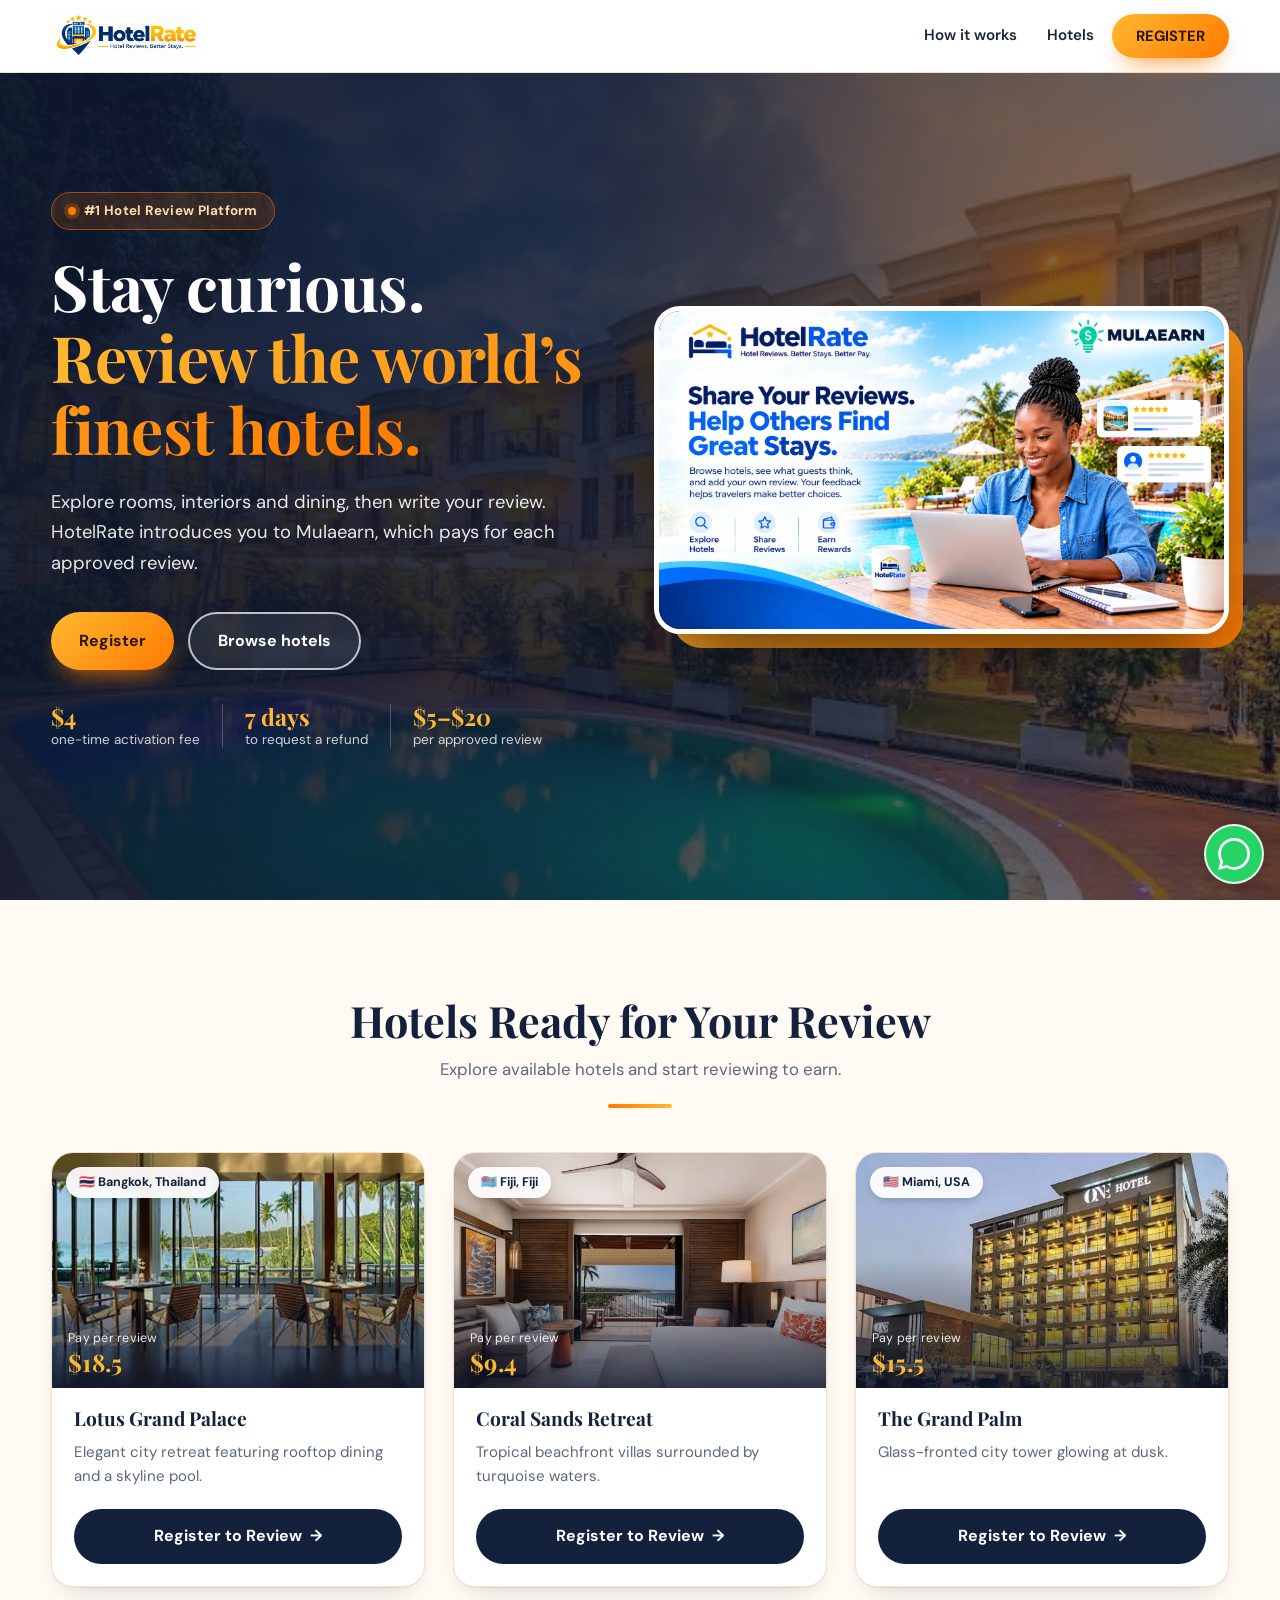
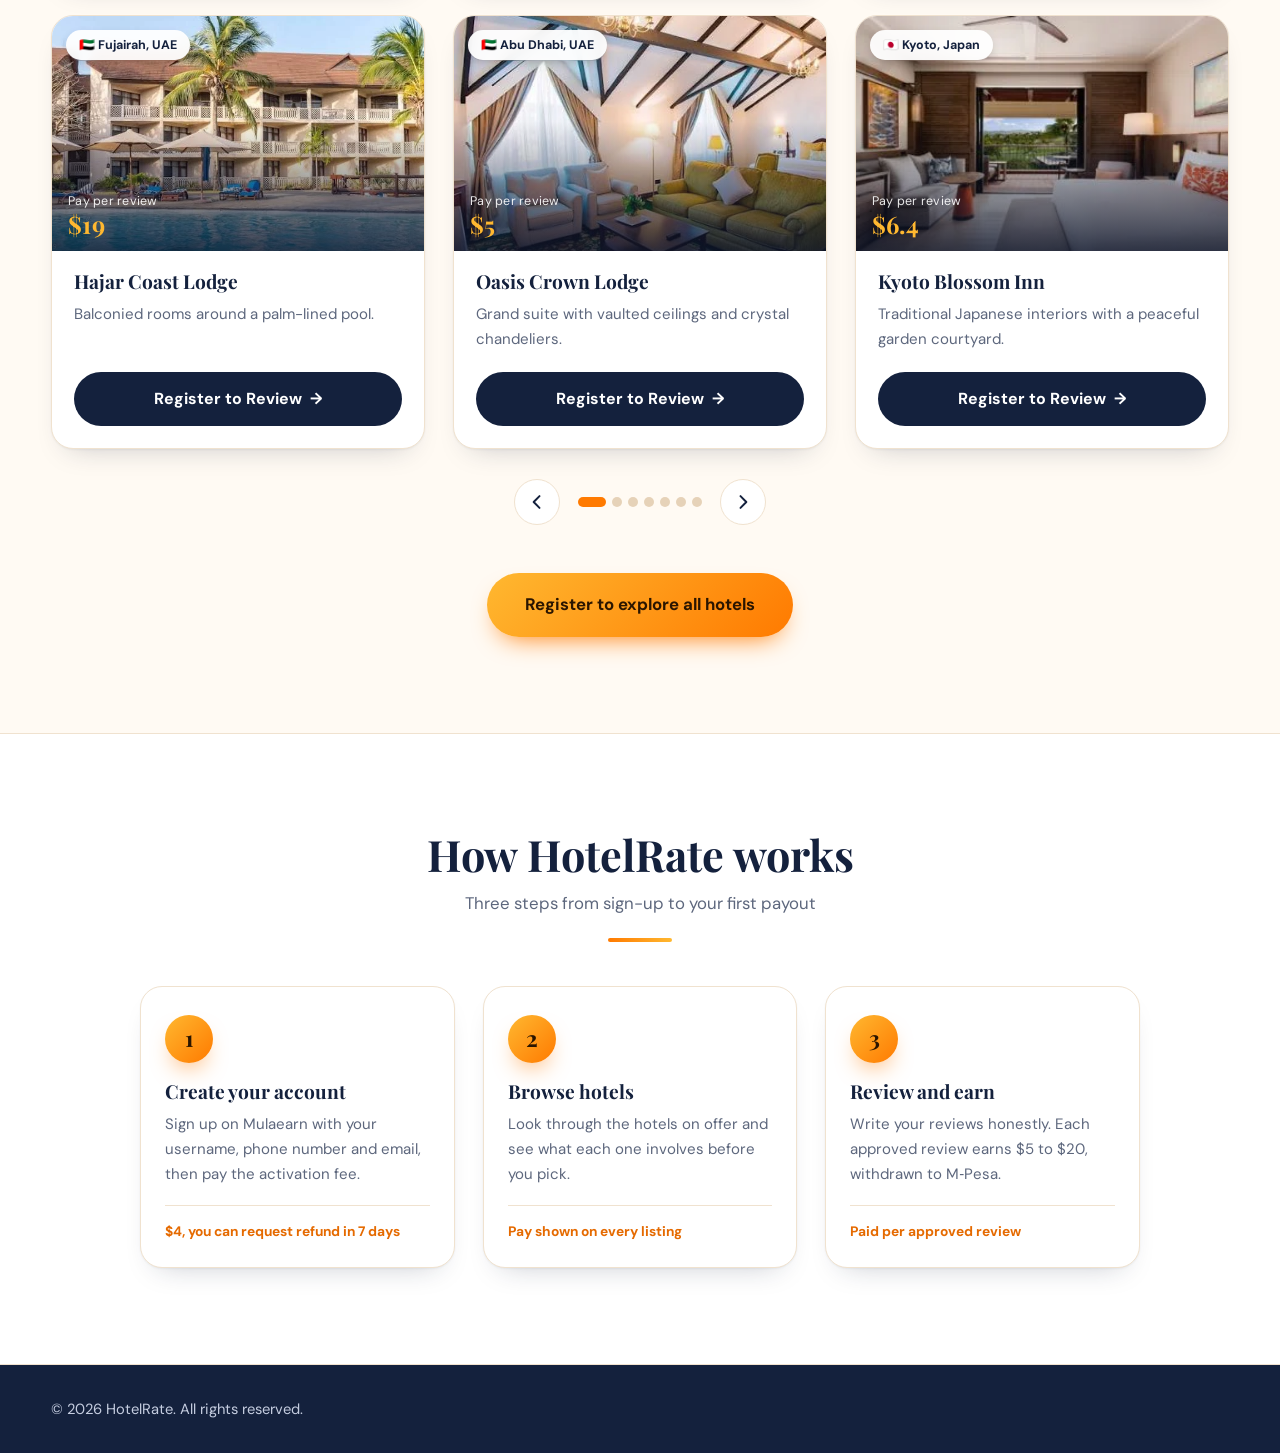
==== index.html @ e13c8592 "update website" ====
<!DOCTYPE html>
<html lang="en">
<head>
<meta charset="UTF-8">
<meta name="viewport" content="width=device-width, initial-scale=1, viewport-fit=cover">
<title>HotelRate | Review hotels and get paid per approved review</title>
<meta name="description" content="HotelRate is a hotel ratings and reviews platform. Browse hotels, read honest reviews, and share your own. Eligible users can earn a commission per review.">
<meta name="theme-color" content="#14213d">
<link rel="icon" type="image/webp" href="assets/favicon-192.webp">
<link rel="apple-touch-icon" href="assets/apple-touch-icon.png">
<link rel="preconnect" href="https://fonts.googleapis.com">
<link rel="preconnect" href="https://fonts.gstatic.com" crossorigin>
<script id="chatway" async="true" src="https://cdn.chatway.app/widget.js?id=70Qw8BX8MmsS"></script>
<link href="https://fonts.googleapis.com/css2?family=DM+Sans:wght@400;500;600;700;800&family=Playfair+Display:wght@600;700&display=swap" rel="stylesheet">
<link rel="stylesheet" href="css/styles.css">
<link rel="manifest" href="manifest.json">
</head>
<body>
<header class="header">
  <div class="wrap bar">
    <a class="logo" href="#top" aria-label="HotelRate home">
      <img class="logo-img" src="assets/hotel%20review%20logo.webp" alt="HotelRate" width="150" height="50">
    </a>
    <nav class="nav" id="nav" aria-label="Main">
      <a class="nav-link" href="#how-it-works">How it works</a>
      <a class="nav-link" href="#hotels">Hotels</a>
      <button class="btn btn-gold js-register" type="button">REGISTER</button>
    </nav>
  </div>
</header>

<main id="top">
  <section class="hero">
    <div class="hero-bg" aria-hidden="true"></div>
    <div class="wrap hero-grid">
      <div class="hero-copy">
        <p class="kicker">#1 Hotel Review Platform</p>
        <h1>Stay curious. <em>Review the world&rsquo;s finest hotels.</em></h1>
        <p class="lede">Explore rooms, interiors and dining, then write your review. HotelRate introduces you to Mulaearn, which pays for each approved review.</p>
        <div class="actions">
          <button class="btn btn-gold js-register" type="button">Register</button>
          <a class="btn btn-ghost" href="#hotels">Browse hotels</a>
        </div>
        <ul class="terms" aria-label="Key terms">
          <li><b>$4</b><span>one-time activation fee</span></li>
          <li><b>7 days</b><span>to request a refund</span></li>
          <li><b>$5&ndash;$20</b><span>per approved review</span></li>
        </ul>
      </div>
      <figure class="hero-art">
        <img class="hero-img" src="assets/hotelrate-hero.webp" alt="A smiling woman writing a hotel review on her laptop beside a pool, with the HotelRate and Mulaearn logos" width="1672" height="941" fetchpriority="high">
      </figure>
    </div>
  </section>

  <section class="section" id="hotels">
    <div class="wrap">
      <div class="head"><h2>Hotels Ready for Your Review</h2><p>Explore available hotels and start reviewing to earn.</p></div>
      <div class="grid" id="grid" aria-live="off"></div>
      <noscript><p class="noscript">Turn on JavaScript to see the sample hotels, or register directly on <a href="https://mulaearn.com/register.php?ref=sydney">Mulaearn</a>.</p></noscript>
      <div class="rot">
        <button class="pager" id="prev" type="button" aria-label="Previous hotels">
          <svg viewBox="0 0 24 24" width="20" height="20" fill="none" stroke="currentColor" stroke-width="2.4" stroke-linecap="round" stroke-linejoin="round" aria-hidden="true"><path d="M15 5l-7 7 7 7"/></svg>
        </button>
        <div class="dots" id="dots" role="group" aria-label="Choose a selection"></div>
        <button class="pager" id="next" type="button" aria-label="Next hotels">
          <svg viewBox="0 0 24 24" width="20" height="20" fill="none" stroke="currentColor" stroke-width="2.4" stroke-linecap="round" stroke-linejoin="round" aria-hidden="true"><path d="M9 5l7 7-7 7"/></svg>
        </button>
      </div>
      <div class="explore"><button class="btn btn-gold js-register" type="button">Register to explore all hotels</button></div>
    </div>
  </section>
<!-- HOW IT WORKS -->
  <section class="section section-alt" id="how-it-works">
    <div class="wrap">
      <div class="head">
        <h2>How HotelRate works</h2>
        <p>Three steps from sign-up to your first payout</p>
      </div>
      <ol class="steps">
        <li class="step">
          <span class="step-no" aria-hidden="true">1</span>
          <h3>Create your account</h3>
          <p>Sign up on Mulaearn with your username, phone number and email, then pay the activation fee.</p>
          <p class="step-note">$4, you can request refund in 7 days</p>
        </li>
        <li class="step">
          <span class="step-no" aria-hidden="true">2</span>
          <h3>Browse hotels</h3>
          <p>Look through the hotels on offer and see what each one involves before you pick.</p>
          <p class="step-note">Pay shown on every listing</p>
        </li>
        <li class="step">
          <span class="step-no" aria-hidden="true">3</span>
          <h3>Review and earn</h3>
          <p>Write your reviews honestly. Each approved review earns $5 to $20, withdrawn to M&#8209;Pesa.</p>
          <p class="step-note">Paid per approved review</p>
        </li>
      </ol>
    </div>
  </section>
</main>

<footer class="footer"><div class="wrap foot">
  <span>&copy; <span id="year"></span> HotelRate. All rights reserved.</span>
</div></footer>

<div class="fab-stack">
  <div class="install-tip" id="installTip" role="status" hidden>
    <b>Install HotelRate</b>
    <span>Tap the Share button in Safari, then choose &ldquo;Add to Home Screen&rdquo;.</span>
  </div>
  <button class="install-btn" id="installBtn" type="button" hidden>
    <svg viewBox="0 0 24 24" width="20" height="20" fill="none" stroke="currentColor" stroke-width="2.2" stroke-linecap="round" stroke-linejoin="round" aria-hidden="true"><path d="M12 3v12m0 0l-4-4m4 4l4-4M5 20h14"/></svg>
    Install app
  </button>
  <div class="float-wa-container">
    <span class="float-wa-label" id="wa-label">Join WhatsApp Community</span>
    <a class="commBtn float" href="https://chat.whatsapp.com/Ir5lbHCr9rPCLuvVzvHAyD" target="_blank" rel="noopener noreferrer" aria-label="Join our WhatsApp community" aria-describedby="wa-label"></a>
  </div>
</div>

<div class="modal-back" id="modal" hidden>
  <div class="modal" role="dialog" aria-modal="true" aria-labelledby="mTitle">
    <button class="close" id="close" type="button" aria-label="Close">&times;</button>
    <h2 id="mTitle">Registration process</h2>
    <p class="mlead" id="mHotel"></p>
    <ol class="regsteps compact" id="mSteps"></ol>
    <a class="btn btn-gold block" href="https://mulaearn.com/register.php?ref=sydney" target="_blank" rel="noopener">Continue to Register</a>
  </div>
</div>
<script src="js/data.js"></script>
<script src="js/app.js"></script>
<script>
  if ("serviceWorker" in navigator) {
    window.addEventListener("load", () => navigator.serviceWorker.register("sw.js").catch(() => {}));
  }
</script>
</body>
</html>
---- css/styles.css ----
/* ===== HotelRate styles ===== */
:root{
  --orange:#ff7a00;--orange-d:#e56a00;--sun:#ffb830;
  --navy:#14213d;--navy-2:#1d2f55;
  --bg:#fffaf3;--tint:#fff1e0;--card:#fff;
  --text:#1c2438;--mute:#5d677d;--line:#f0e2cf;--wa:#25d366;--blue:var(--navy-2);--blue-d:var(--navy);
  --r:22px;
  --sh:0 1px 2px rgba(20,33,61,.05),0 14px 30px -18px rgba(20,33,61,.28);
  --sh-lg:0 2px 4px rgba(20,33,61,.06),0 30px 50px -24px rgba(255,122,0,.45);
}
*{box-sizing:border-box}
html{scroll-behavior:smooth;scroll-padding-top:84px}
body{margin:0;font-family:"DM Sans",Arial,sans-serif;background:var(--bg);color:var(--text);line-height:1.65;-webkit-font-smoothing:antialiased}
h1,h2,h3{font-family:"Playfair Display",Georgia,serif;line-height:1.12;margin:0}
a{color:inherit}
img{max-width:100%;display:block}
:focus-visible{outline:3px solid var(--orange);outline-offset:3px}
.wrap{width:min(1180px,92%);margin:auto}

/* Buttons */
.btn{display:inline-flex;justify-content:center;align-items:center;gap:8px;border:0;border-radius:999px;padding:14px 28px;font:inherit;font-weight:700;text-decoration:none;cursor:pointer;transition:transform .18s,box-shadow .18s,background .18s,color .18s}
.btn:hover{transform:translateY(-2px)}
.btn:active{transform:translateY(0)}
.btn-gold{background:linear-gradient(135deg,var(--sun),var(--orange));color:#2a1500;box-shadow:0 12px 26px -12px var(--orange)}
.btn-gold:hover{box-shadow:0 16px 30px -12px var(--orange)}
.btn-ink{background:var(--navy);color:#fff;width:100%}
.btn-ink:hover{background:var(--orange);color:#fff}
.btn-ink::after{content:"\2192";transition:transform .18s}
.btn-ink:hover::after{transform:translateX(4px)}
.btn-ghost{border:2px solid #ffffffb3;color:#fff;background:#ffffff14;backdrop-filter:blur(4px)}
.btn-ghost:hover{background:#ffffff2e;border-color:#fff}
.block{display:flex;width:100%;margin-top:12px}

/* Header */
.header{position:fixed;top:0;left:0;right:0;z-index:30;padding-top:env(safe-area-inset-top,0px);background:#fff;border-bottom:1px solid var(--line);transition:box-shadow .25s}
.header.solid{box-shadow:0 8px 28px -14px rgba(20,33,61,.35)}
.bar{display:flex;align-items:center;justify-content:space-between;height:72px}
.logo{display:flex;align-items:center;text-decoration:none}
.logo-img{height:50px;width:auto;object-fit:contain}
.nav{display:flex;align-items:center;gap:6px}
.nav .btn{padding:10px 24px;font-size:.92rem}
.nav-link{padding:10px 12px;border-radius:10px;text-decoration:none;font-weight:600;font-size:.95rem;color:var(--text)}
.nav-link:hover{background:var(--tint);color:var(--orange-d)}

/* Hero */
.hero{position:relative;min-height:100vh;min-height:100svh;display:flex;align-items:center;color:#fff;padding:130px 0 90px;background:var(--navy);overflow:hidden}
.hero-bg{position:absolute;inset:0;background:
  radial-gradient(60% 70% at 85% 20%,rgba(255,122,0,.28),transparent 70%),
  linear-gradient(105deg,rgba(13,22,44,.95) 0%,rgba(13,22,44,.84) 48%,rgba(13,22,44,.5) 100%),
  url("../assets/hotel%206.webp") center/cover no-repeat}
.hero-grid{position:relative;display:grid;grid-template-columns:1fr 1.05fr;gap:56px;align-items:center}
.kicker{display:inline-flex;align-items:center;gap:8px;margin:0 0 20px;padding:7px 16px;border-radius:999px;background:#ff7a0026;border:1px solid #ff7a0080;color:#ffd9ae;font-weight:700;font-size:.84rem;letter-spacing:.02em}
.kicker::before{content:"";width:8px;height:8px;border-radius:50%;background:var(--orange);box-shadow:0 0 0 4px #ff7a0040}
.hero h1{font-size:clamp(2.4rem,5vw,4rem);letter-spacing:-.01em}
.hero h1 em{font-style:normal;background:linear-gradient(120deg,var(--sun),var(--orange));-webkit-background-clip:text;background-clip:text;color:transparent}
.lede{font-size:1.15rem;color:#fff;opacity:.9;max-width:32em;margin:22px 0 34px}
.actions{display:flex;flex-wrap:wrap;gap:14px}
.terms{list-style:none;margin:34px 0 0;padding:0;display:grid;grid-template-columns:repeat(3,auto);justify-content:start;gap:0}
.terms li{padding:0 22px;border-left:1px solid #ffffff38;display:flex;flex-direction:column}
.terms li:first-child{padding-left:0;border-left:0}
.terms b{font-family:"Playfair Display",Georgia,serif;font-size:1.45rem;color:var(--sun);line-height:1.15}
.terms span{font-size:.84rem;color:#ffffffcc;line-height:1.3}
.hero-art{margin:0;position:relative}
.hero-art::before{content:"";position:absolute;inset:18px -14px -14px 18px;border-radius:30px;background:linear-gradient(135deg,var(--sun),var(--orange));opacity:.9;z-index:0}
.hero-img{position:relative;z-index:1;width:100%;height:auto;border-radius:26px;border:5px solid #fff;box-shadow:0 40px 70px -30px rgba(0,0,0,.7)}

/* Section + heading */
.section{padding:96px 0}
.head{margin:0 auto 44px;max-width:40em;text-align:center}
.head h2{font-size:clamp(1.9rem,3.4vw,2.7rem);color:var(--navy)}
.head p{color:var(--mute);margin:12px 0 0;font-size:1.05rem}
.head::after{content:"";display:block;width:64px;height:4px;background:linear-gradient(90deg,var(--orange),var(--sun));margin:20px auto 0;border-radius:2px}

/* Hotel cards */
.grid{display:grid;grid-template-columns:repeat(3,1fr);gap:28px;transition:opacity .35s,transform .35s}
.grid.out{opacity:0;transform:translateY(10px)}
.card{background:var(--card);border:1px solid var(--line);border-radius:var(--r);overflow:hidden;display:flex;flex-direction:column;box-shadow:var(--sh);animation:pop .55s backwards;animation-delay:calc(var(--i)*70ms);transition:transform .25s,box-shadow .25s}
.card:hover{transform:translateY(-6px);box-shadow:var(--sh-lg)}
@keyframes pop{from{opacity:0;transform:translateY(18px) scale(.97)}to{opacity:1;transform:none}}
.media{position:relative;height:235px;background:linear-gradient(135deg,var(--navy),var(--navy-2));overflow:hidden}
.media img{width:100%;height:100%;object-fit:cover;transition:transform .7s}
.card:hover .media img{transform:scale(1.07)}
.media::after{content:"";position:absolute;inset:0;background:linear-gradient(0deg,rgba(13,22,44,.82),transparent 55%);pointer-events:none}
.pill{position:absolute;top:14px;left:14px;z-index:1;background:#ffffffee;color:var(--navy);border-radius:999px;padding:5px 13px;font-size:.78rem;font-weight:700;backdrop-filter:blur(6px);box-shadow:0 4px 12px -4px rgba(0,0,0,.3)}
.chip-pay{position:absolute;left:16px;bottom:13px;z-index:1;color:#ffffffe6;font-size:.78rem;letter-spacing:.02em}
.chip-pay b{display:block;font-family:"Playfair Display",serif;font-size:1.5rem;color:var(--sun);line-height:1.1}
.body{padding:20px 22px 22px;display:flex;flex-direction:column;flex:1}
.top{display:flex;justify-content:space-between;gap:12px;align-items:flex-start}
.card h3{font-size:1.2rem;color:var(--navy)}
.rate{display:none;flex:none;background:var(--tint);color:var(--orange-d);border-radius:999px;padding:3px 11px;font-weight:800;font-size:.85rem;white-space:nowrap}
.rate::before{content:"\2605 "}
.desc{color:var(--mute);font-size:.94rem;margin:10px 0 20px;flex:1}

/* Rotation controls */
.rot{display:flex;justify-content:center;align-items:center;margin-top:30px;gap:18px}
.dots{display:flex;gap:6px;align-items:center}
.pager{width:46px;height:46px;border-radius:50%;border:1px solid var(--line);background:#fff;color:var(--navy);display:grid;place-items:center;cursor:pointer;flex:none;transition:background .15s,color .15s,transform .15s}
.pager:hover{background:var(--orange);color:#fff;border-color:var(--orange);transform:translateY(-1px)}
.pager:focus-visible{outline:3px solid var(--navy);outline-offset:2px}
.dots button{position:relative;width:10px;height:10px;border-radius:999px;border:0;background:#e6d2b8;cursor:pointer;padding:0;transition:width .25s,background .25s}
.dots button::before{content:"";position:absolute;inset:-17px -5px}
.dots button:hover{background:var(--sun)}
.dots button[aria-current="true"]{background:var(--orange);width:28px}
.explore{text-align:center;margin-top:48px}
.explore .btn{padding:18px 38px;font-size:1.05rem}

/* How it works */
.section-alt{background:#fff;border-block:1px solid var(--line)}
.steps{list-style:none;margin:0 auto;padding:0;max-width:1000px;display:grid;grid-template-columns:repeat(3,1fr);gap:28px;counter-reset:none}
.step{position:relative;display:flex;flex-direction:column;background:var(--card);border:1px solid var(--line);border-radius:var(--r);padding:28px 24px 24px;box-shadow:var(--sh);transition:transform .25s,box-shadow .25s}
.step:hover{transform:translateY(-6px);box-shadow:var(--sh-lg)}
.step-no{display:grid;place-items:center;width:48px;height:48px;border-radius:50%;margin-bottom:18px;background:linear-gradient(135deg,var(--sun),var(--orange));color:#2a1500;font-family:"Playfair Display",Georgia,serif;font-size:1.4rem;font-weight:700;box-shadow:0 12px 26px -12px var(--orange)}
.step h3{font-size:1.2rem;color:var(--navy)}
.step p{color:var(--mute);font-size:.94rem;margin:10px 0 0;flex:1}
.step .step-note{flex:none;margin-top:18px;padding-top:14px;border-top:1px solid var(--line);color:var(--orange-d);font-weight:700;font-size:.86rem}
.noscript{text-align:center;color:var(--mute);margin-top:20px}

/* Footer */
.footer{background:var(--navy);color:#c5cde0;padding:32px 0;font-size:.92rem}
.foot{display:grid;gap:10px}
.disclose{max-width:52em;font-size:.86rem;color:#9fb0da;margin:0}

/* ===== WhatsApp Floating ===== */
.float-wa-container{position:fixed;right:16px;bottom:16px;z-index:50;display:flex;align-items:center;gap:10px;pointer-events:none}
.float-wa-container > *{pointer-events:auto}
.float-wa-label{display:flex;align-items:center;gap:8px;padding:8px 14px;background:#fff;color:#172b20;border:1px solid rgba(37,211,102,.25);border-radius:12px;font-size:13px;font-weight:700;white-space:nowrap;box-shadow:0 4px 14px rgba(0,0,0,.12);opacity:0;visibility:hidden;transform:translateX(8px);transition:opacity .2s ease,transform .2s ease,visibility .2s ease;pointer-events:none}
.float-wa-label::after{content:"";position:absolute;right:-6px;width:10px;height:10px;background:#fff;border-top:1px solid rgba(37,211,102,.25);border-right:1px solid rgba(37,211,102,.25);transform:rotate(45deg)}
.float-wa-label .icon{width:16px;height:16px;fill:#25D366;flex-shrink:0}
.commBtn.float{position:relative;display:flex;align-items:center;justify-content:center;flex-shrink:0;width:60px;height:60px;padding:0;background:#25D366;color:#fff;border:2px solid rgba(255,255,255,.9);border-radius:50%;text-decoration:none;box-shadow:0 4px 12px rgba(0,0,0,.18);transition:background .2s ease,transform .2s ease,box-shadow .2s ease}
.commBtn.float::before{content:"";display:block;width:32px;height:32px;background-image:url("data:image/svg+xml,%3Csvg xmlns='http://www.w3.org/2000/svg' viewBox='0 0 24 24' fill='white'%3E%3Cpath d='M20.52 3.48A11.82 11.82 0 0 0 12.05 0C5.5 0 .16 5.34.16 11.89c0 2.1.55 4.14 1.59 5.95L.06 24l6.3-1.65a11.9 11.9 0 0 0 5.69 1.45h.01c6.55 0 11.89-5.34 11.89-11.89a11.82 11.82 0 0 0-3.43-8.43ZM12.06 21.8h-.01a9.87 9.87 0 0 1-5.03-1.38l-.36-.21-3.74.98 1-3.65-.24-.37a9.86 9.86 0 0 1-1.51-5.27c0-5.45 4.44-9.89 9.89-9.89a9.83 9.83 0 0 1 6.99 2.9 9.83 9.83 0 0 1 2.89 6.99c0 5.45-4.44 9.89-9.88 9.89Z'/%3E%3C/svg%3E");background-size:contain;background-repeat:no-repeat;background-position:center}
.float-wa-container:hover .float-wa-label,.float-wa-container:focus-within .float-wa-label{opacity:1;visibility:visible;transform:translateX(0)}
.commBtn.float:hover{background:#128C7E;transform:translateY(-2px);box-shadow:0 6px 16px rgba(0,0,0,.2)}
.commBtn.float:focus-visible{outline:3px solid #128C7E;outline-offset:3px}
@media(max-width:640px){
  .nav-link{display:none}
  .terms{grid-template-columns:1fr;gap:12px}
  .terms li{flex-direction:row;align-items:baseline;gap:10px;padding:0;border-left:0}
  .faq details p{padding-right:0}.float-wa-container{right:14px;bottom:calc(14px + env(safe-area-inset-bottom,0px))}.float-wa-label{display:none}.commBtn.float{width:54px;height:54px;box-shadow:0 3px 10px rgba(0,0,0,.2)}.commBtn.float::before{width:28px;height:28px}}
@media(prefers-reduced-motion:reduce){.commBtn.float,.float-wa-label{transition:none;animation:none}}

/* Install app */
.install-wrap{
  position:fixed;
  right:96px;              /* 16px (wa offset) + 60px (wa size) + 20px gap */
  bottom:16px;             /* same level as WhatsApp */
  z-index:50;
  display:flex;
  align-items:center;
  gap:10px;
  pointer-events:none;
}
.install-wrap > *{pointer-events:auto}

/* keep the existing button styling but let it float */
.install-btn{
  display:inline-flex;
  align-items:center;
  gap:8px;
  min-height:60px;         /* match WhatsApp height so it sits on the same line */
  padding:0 22px;
  border:0;
  border-radius:999px;
  background:var(--blue);
  color:#fff;
  font:inherit;
  font-weight:700;
  font-size:.95rem;
  cursor:pointer;
  box-shadow:0 6px 18px -6px rgba(11,31,87,.6);
  transition:background .15s,transform .15s;
}
.install-btn:hover{background:var(--blue-d);transform:translateY(-2px)}
.install-btn[hidden],.install-tip[hidden]{display:none}

/* tip now opens above/left of the button */
.install-tip{
  position:absolute;
  right:0;
  bottom:calc(100% + 10px);
  max-width:260px;
  background:#fff;
  border:1px solid var(--line);
  border-radius:14px;
  padding:12px 14px;
  font-size:.88rem;
  line-height:1.45;
  color:var(--mute);
  box-shadow:0 10px 26px -10px rgba(11,31,87,.45);
  animation:rise .25s ease-out;
}
.install-tip b{display:block;color:var(--blue-d);margin-bottom:2px}

/* Mobile: stack tighter / hide label so it doesn't crowd WhatsApp */
@media(max-width:640px){
  .install-wrap{right:78px;bottom:calc(14px + env(safe-area-inset-bottom,0px))}
  .install-btn{min-height:54px;padding:0 16px;font-size:.85rem}
}

/* Modal */
.modal-back{position:fixed;inset:0;background:#0d162ccc;backdrop-filter:blur(5px);z-index:60;display:grid;place-items:center;padding:16px;overflow:auto;animation:fade .2s}
.modal-back[hidden]{display:none}
@keyframes fade{from{opacity:0}to{opacity:1}}
.modal{position:relative;width:min(560px,100%);background:var(--card);border-radius:26px;padding:34px 32px 30px;border-top:6px solid var(--orange);box-shadow:0 40px 80px -30px #000;animation:rise .3s cubic-bezier(.2,.9,.3,1)}
@keyframes rise{from{opacity:0;transform:translateY(20px) scale(.97)}to{opacity:1;transform:none}}
.modal h2{font-size:1.65rem;padding-right:34px;color:var(--navy)}
.mlead{color:var(--mute);margin:8px 0 0}
.close{position:absolute;top:16px;right:16px;width:36px;height:36px;border-radius:50%;border:0;background:var(--tint);color:var(--navy);font-size:22px;line-height:1;cursor:pointer;transition:background .15s,color .15s}
.close:hover{background:var(--orange);color:#fff}
.regsteps{list-style:none;margin:22px 0 8px;padding:0;counter-reset:step;display:grid;gap:12px}
.regsteps li{counter-increment:step;display:grid;grid-template-columns:34px 1fr;column-gap:14px;align-items:start;padding:12px 14px;background:var(--bg);border:1px solid var(--line);border-radius:14px}
.regsteps li::before{content:counter(step);grid-row:1/3;width:34px;height:34px;border-radius:50%;display:grid;place-items:center;background:linear-gradient(135deg,var(--sun),var(--orange));color:#2a1500;font-weight:800}
.regsteps b{color:var(--navy);line-height:1.3}
.regsteps span{color:var(--mute);font-size:.9rem;line-height:1.45}

/* Responsive */
@media(max-width:960px){
  .hero{min-height:auto;padding:116px 0 72px}
  .hero-grid{grid-template-columns:1fr;gap:44px}
  .hero-art{max-width:640px}
  .grid{grid-template-columns:1fr 1fr}
  .steps{grid-template-columns:1fr;max-width:560px}
  .faq-wrap{grid-template-columns:1fr;gap:28px}
  .step:not(:last-child)::after{display:none}
}
@media(max-width:640px){
  .bar{height:64px}.logo-img{height:42px}
  .nav .btn{padding:9px 18px;font-size:.88rem}
  html{scroll-padding-top:72px}
  .hero{padding:96px 0 56px}.hero-bg{background-position:center,center,65% center}
  .actions{flex-direction:column;gap:12px;width:100%}
  .actions .btn{width:100%;min-height:52px;padding:0 24px;font-size:1rem}
  .btn-ghost{background:#ffffff1f;border-width:1.5px}
    .lede{font-size:1.05rem;margin:18px 0 26px}
  .kicker{font-size:.8rem;padding:6px 14px}
  .card .btn-ink{min-height:50px;padding:0 20px}
  .explore .btn{width:100%;padding:0 24px;min-height:56px;font-size:1rem}
  .modal .btn,.modal .commBtn{min-height:50px}
  .grid{grid-template-columns:1fr}
  .section{padding:64px 0}
  .rot{justify-content:center}
  .modal{padding:30px 20px 24px}
  .foot{justify-content:center;text-align:center}
}
@media(prefers-reduced-motion:reduce){*{transition:none!important;animation:none!important}html{scroll-behavior:auto}}

/* Floating stack: Install app + WhatsApp on the same line, bottom-right */
.fab-stack{position:fixed;right:16px;bottom:calc(16px + env(safe-area-inset-bottom,0px));z-index:50;display:flex;align-items:center;gap:10px}
.fab-stack .float-wa-container{position:static;right:auto;bottom:auto}
.fab-stack .install-btn{min-height:60px;white-space:nowrap}
.fab-stack .install-tip{position:absolute;right:0;bottom:calc(100% + 10px)}
@media(max-width:640px){
  .fab-stack{right:14px;bottom:calc(14px + env(safe-area-inset-bottom,0px))}
  .fab-stack .install-btn{min-height:54px}
}

/* Install app: bottom-left, level with the WhatsApp button */
.fab-stack{left:auto}
.fab-stack .install-btn{position:fixed;left:16px;bottom:calc(16px + env(safe-area-inset-bottom,0px));z-index:50}
.fab-stack .install-tip{position:fixed;left:16px;right:auto;bottom:calc(16px + 60px + 10px + env(safe-area-inset-bottom,0px))}
@media(max-width:640px){
  .fab-stack .install-btn{left:14px;bottom:calc(14px + env(safe-area-inset-bottom,0px))}
  .fab-stack .install-tip{left:14px;bottom:calc(14px + 54px + 10px + env(safe-area-inset-bottom,0px))}
  .rot{gap:12px}
}
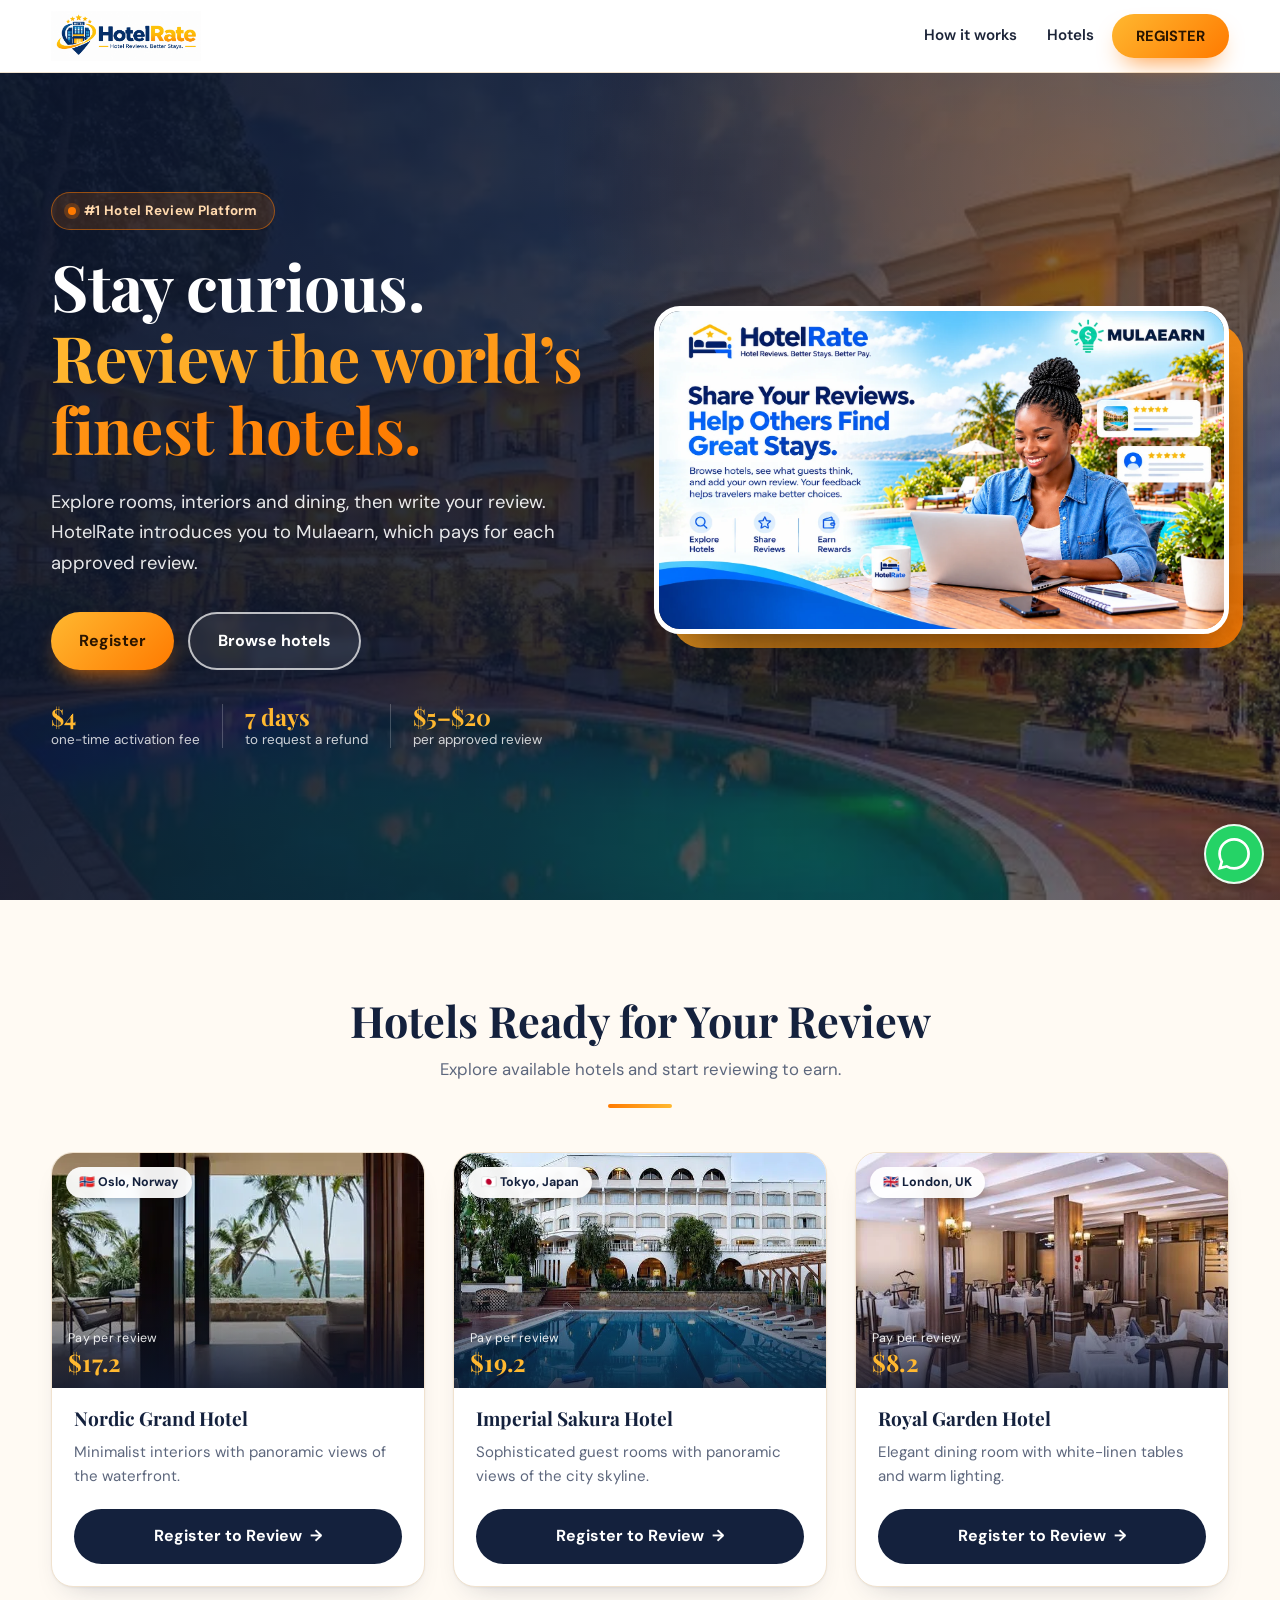
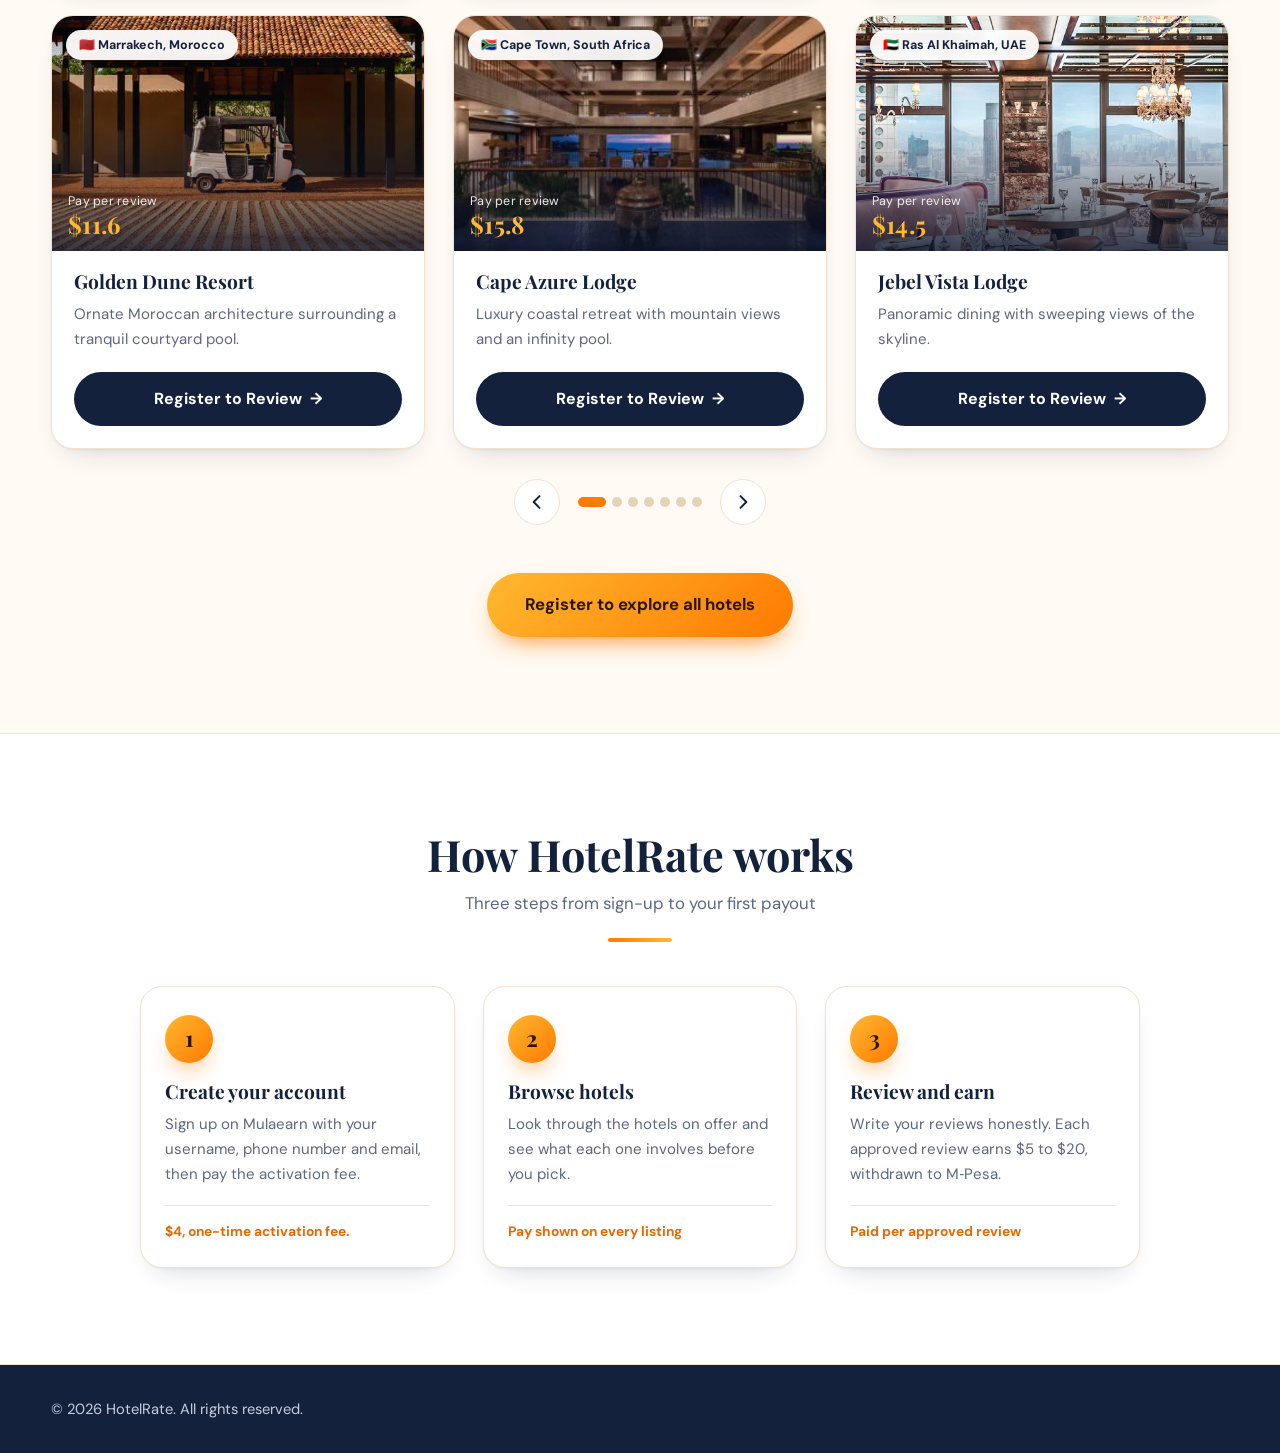
==== commit d1e5a7ce: "update website" ====
--- a/index.html
+++ b/index.html
@@ -82,7 +82,7 @@
           <span class="step-no" aria-hidden="true">1</span>
           <h3>Create your account</h3>
           <p>Sign up on Mulaearn with your username, phone number and email, then pay the activation fee.</p>
-          <p class="step-note">$4, you can request refund in 7 days</p>
+          <p class="step-note">$4, one-time activation fee.</p>
         </li>
         <li class="step">
           <span class="step-no" aria-hidden="true">2</span>
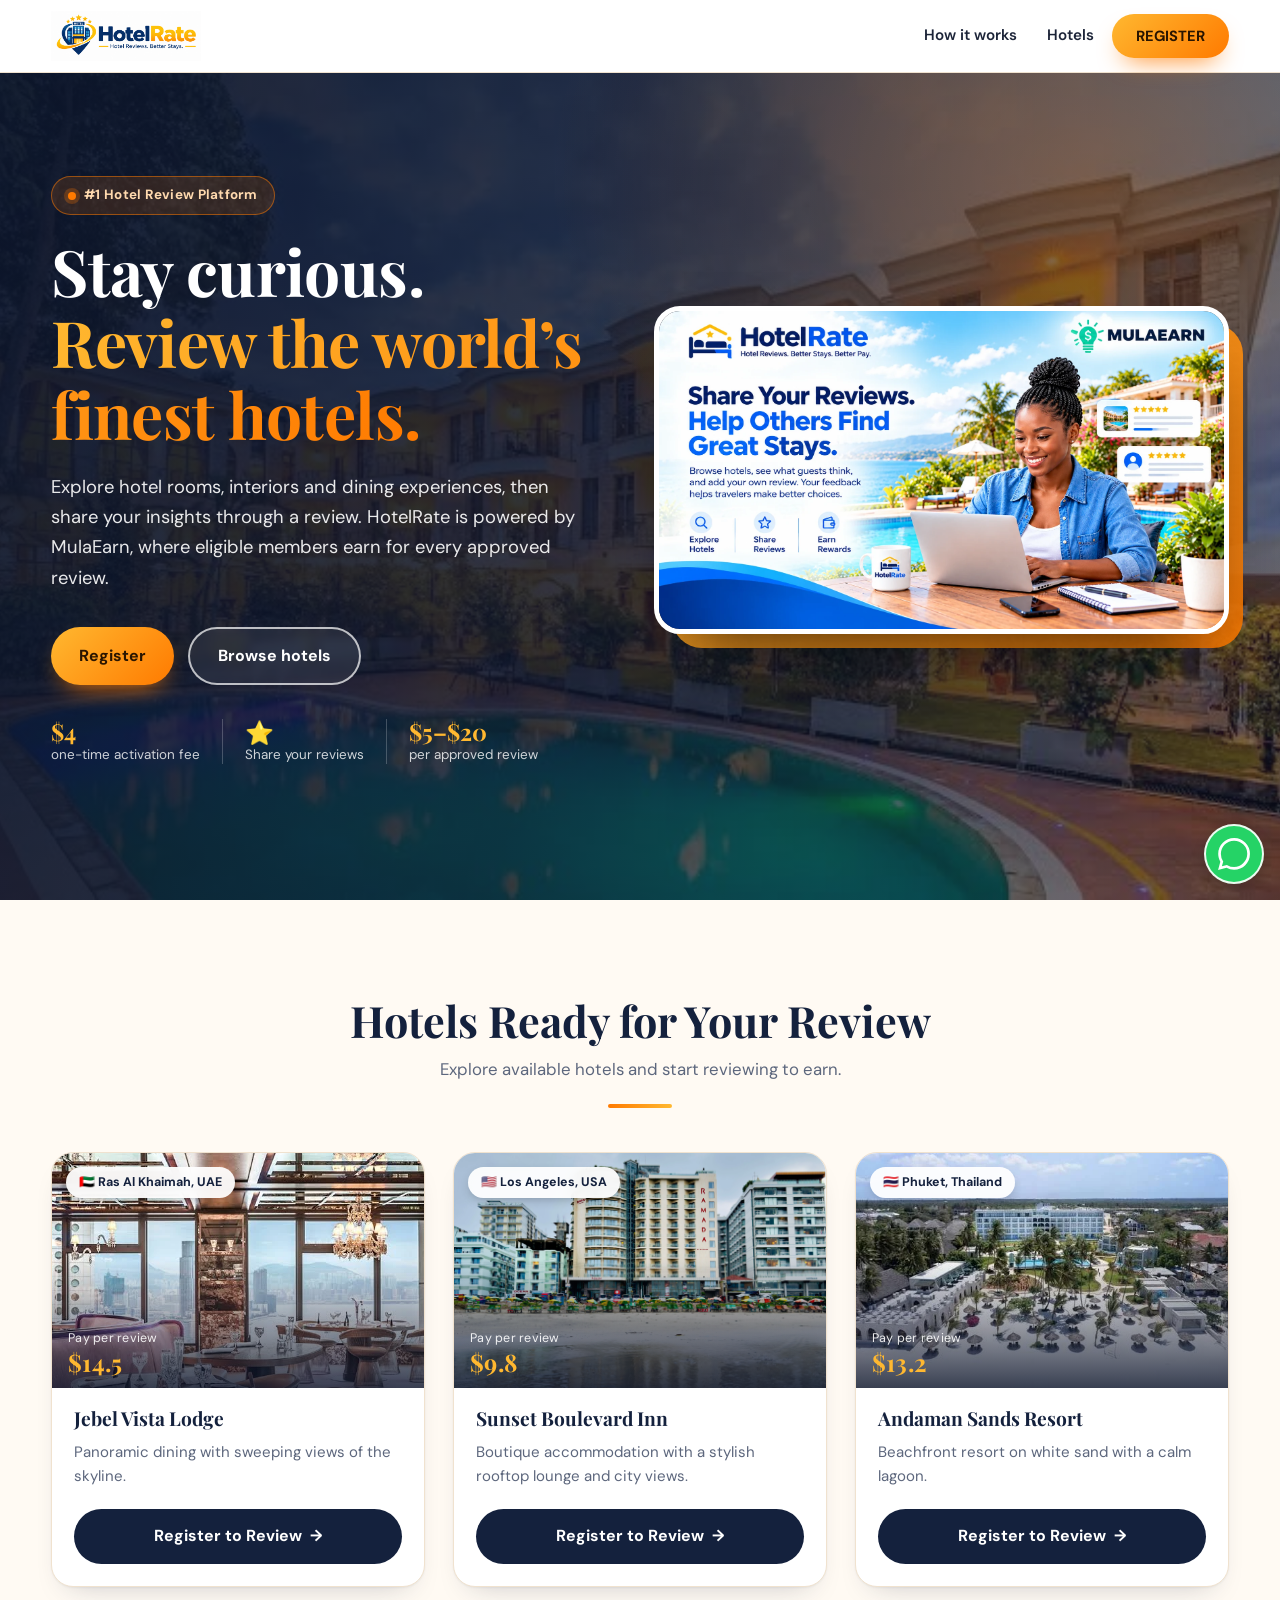
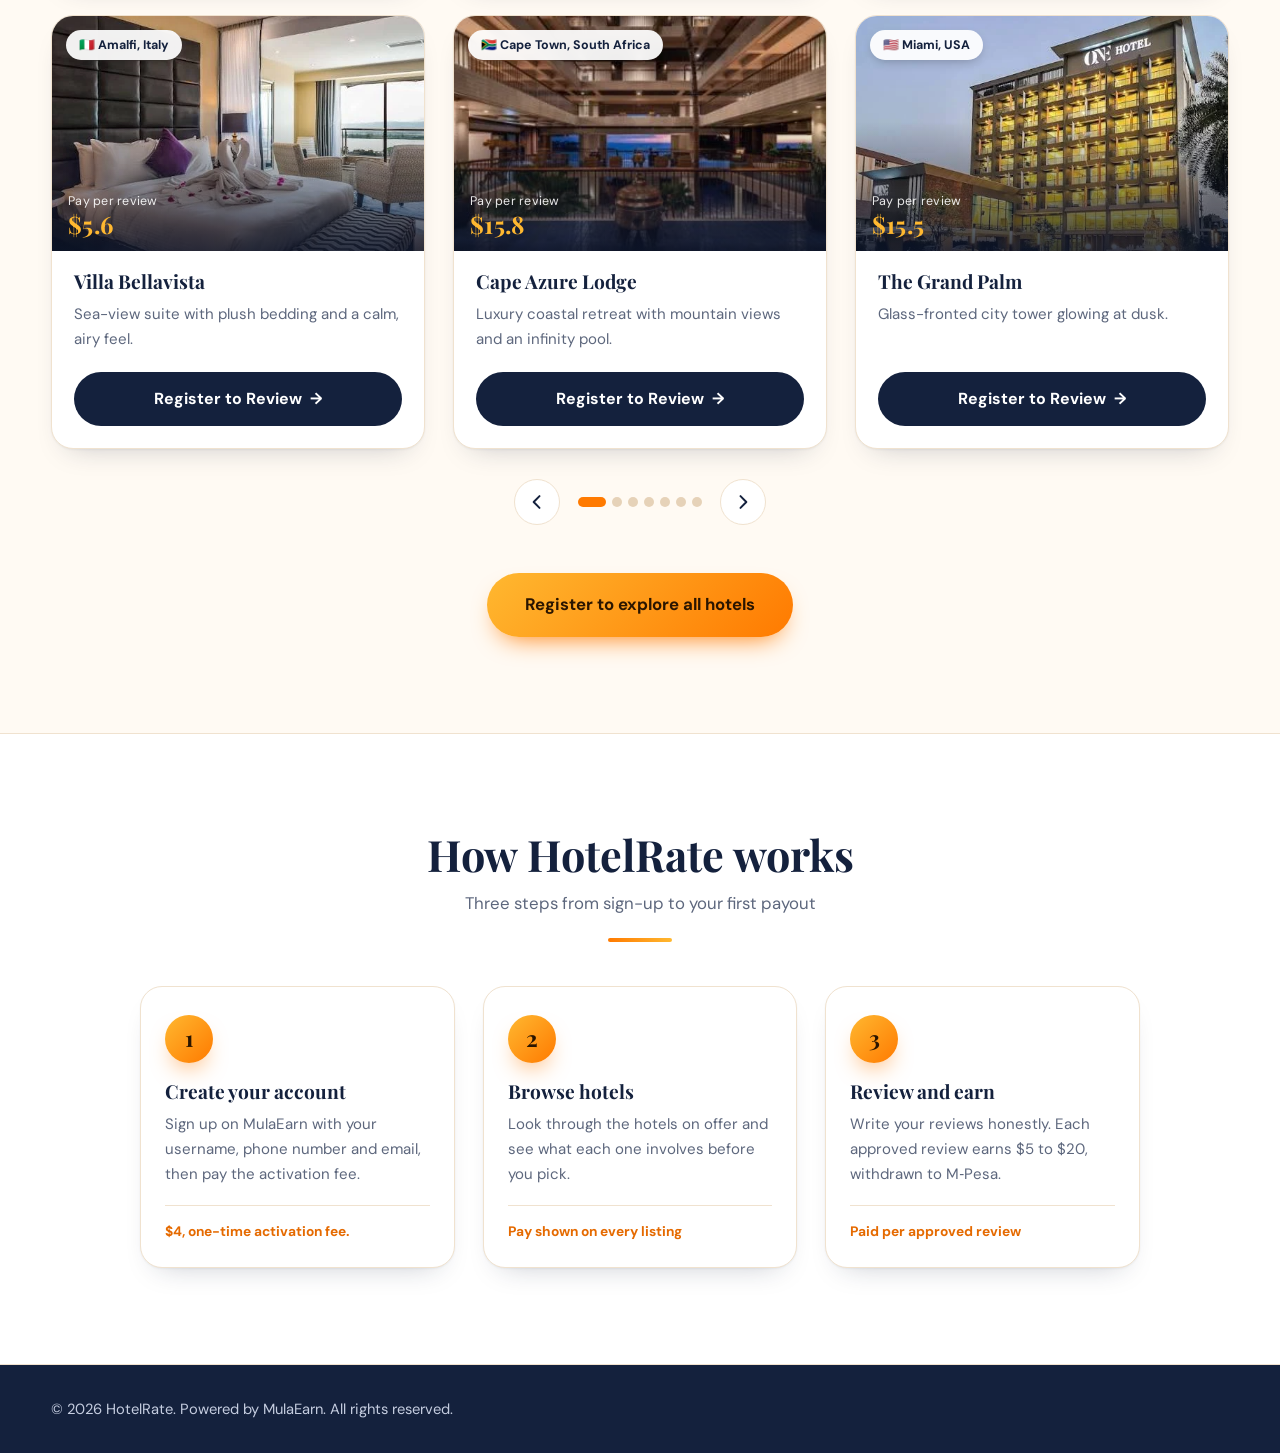
==== commit 0cccfb12: "update website" ====
--- a/index.html
+++ b/index.html
@@ -4,7 +4,7 @@
 <meta charset="UTF-8">
 <meta name="viewport" content="width=device-width, initial-scale=1, viewport-fit=cover">
 <title>HotelRate | Review hotels and get paid per approved review</title>
-<meta name="description" content="HotelRate is a hotel ratings and reviews platform. Browse hotels, read honest reviews, and share your own. Eligible users can earn a commission per review.">
+<meta name="description" content="HotelRate is a hotel ratings and reviews platform powered by MulaEarn. Explore hotels, rate them, and share your feedback. Eligible members can earn commissions for submitting approved hotel reviews.">
 <meta name="theme-color" content="#14213d">
 <link rel="icon" type="image/webp" href="assets/favicon-192.webp">
 <link rel="apple-touch-icon" href="assets/apple-touch-icon.png">
@@ -36,19 +36,19 @@
       <div class="hero-copy">
         <p class="kicker">#1 Hotel Review Platform</p>
         <h1>Stay curious. <em>Review the world&rsquo;s finest hotels.</em></h1>
-        <p class="lede">Explore rooms, interiors and dining, then write your review. HotelRate introduces you to Mulaearn, which pays for each approved review.</p>
+        <p class="lede">Explore hotel rooms, interiors and dining experiences, then share your insights through a review. HotelRate is powered by MulaEarn, where eligible members earn for every approved review.</p>
         <div class="actions">
           <button class="btn btn-gold js-register" type="button">Register</button>
           <a class="btn btn-ghost" href="#hotels">Browse hotels</a>
         </div>
         <ul class="terms" aria-label="Key terms">
           <li><b>$4</b><span>one-time activation fee</span></li>
-          <li><b>7 days</b><span>to request a refund</span></li>
+          <li><b>⭐</b><span>Share your reviews</span></li>
           <li><b>$5&ndash;$20</b><span>per approved review</span></li>
         </ul>
       </div>
       <figure class="hero-art">
-        <img class="hero-img" src="assets/hotelrate-hero.webp" alt="A smiling woman writing a hotel review on her laptop beside a pool, with the HotelRate and Mulaearn logos" width="1672" height="941" fetchpriority="high">
+        <img class="hero-img" src="assets/hotelrate-hero.webp" alt="A smiling woman writing a hotel review on her laptop beside a pool, with the HotelRate and MulaEarn logos" width="1672" height="941" fetchpriority="high">
       </figure>
     </div>
   </section>
@@ -57,7 +57,7 @@
     <div class="wrap">
       <div class="head"><h2>Hotels Ready for Your Review</h2><p>Explore available hotels and start reviewing to earn.</p></div>
       <div class="grid" id="grid" aria-live="off"></div>
-      <noscript><p class="noscript">Turn on JavaScript to see the sample hotels, or register directly on <a href="https://mulaearn.com/register.php?ref=sydney">Mulaearn</a>.</p></noscript>
+      <noscript><p class="noscript">Turn on JavaScript to see the sample hotels, or register directly on <a href="https://mulaearn.com/register.php?ref=sydney">MulaEarn</a>.</p></noscript>
       <div class="rot">
         <button class="pager" id="prev" type="button" aria-label="Previous hotels">
           <svg viewBox="0 0 24 24" width="20" height="20" fill="none" stroke="currentColor" stroke-width="2.4" stroke-linecap="round" stroke-linejoin="round" aria-hidden="true"><path d="M15 5l-7 7 7 7"/></svg>
@@ -81,7 +81,7 @@
         <li class="step">
           <span class="step-no" aria-hidden="true">1</span>
           <h3>Create your account</h3>
-          <p>Sign up on Mulaearn with your username, phone number and email, then pay the activation fee.</p>
+          <p>Sign up on MulaEarn with your username, phone number and email, then pay the activation fee.</p>
           <p class="step-note">$4, one-time activation fee.</p>
         </li>
         <li class="step">
@@ -102,7 +102,7 @@
 </main>
 
 <footer class="footer"><div class="wrap foot">
-  <span>&copy; <span id="year"></span> HotelRate. All rights reserved.</span>
+  <span>&copy; <span id="year"></span> HotelRate. Powered by MulaEarn. All rights reserved.</span>
 </div></footer>
 
 <div class="fab-stack">
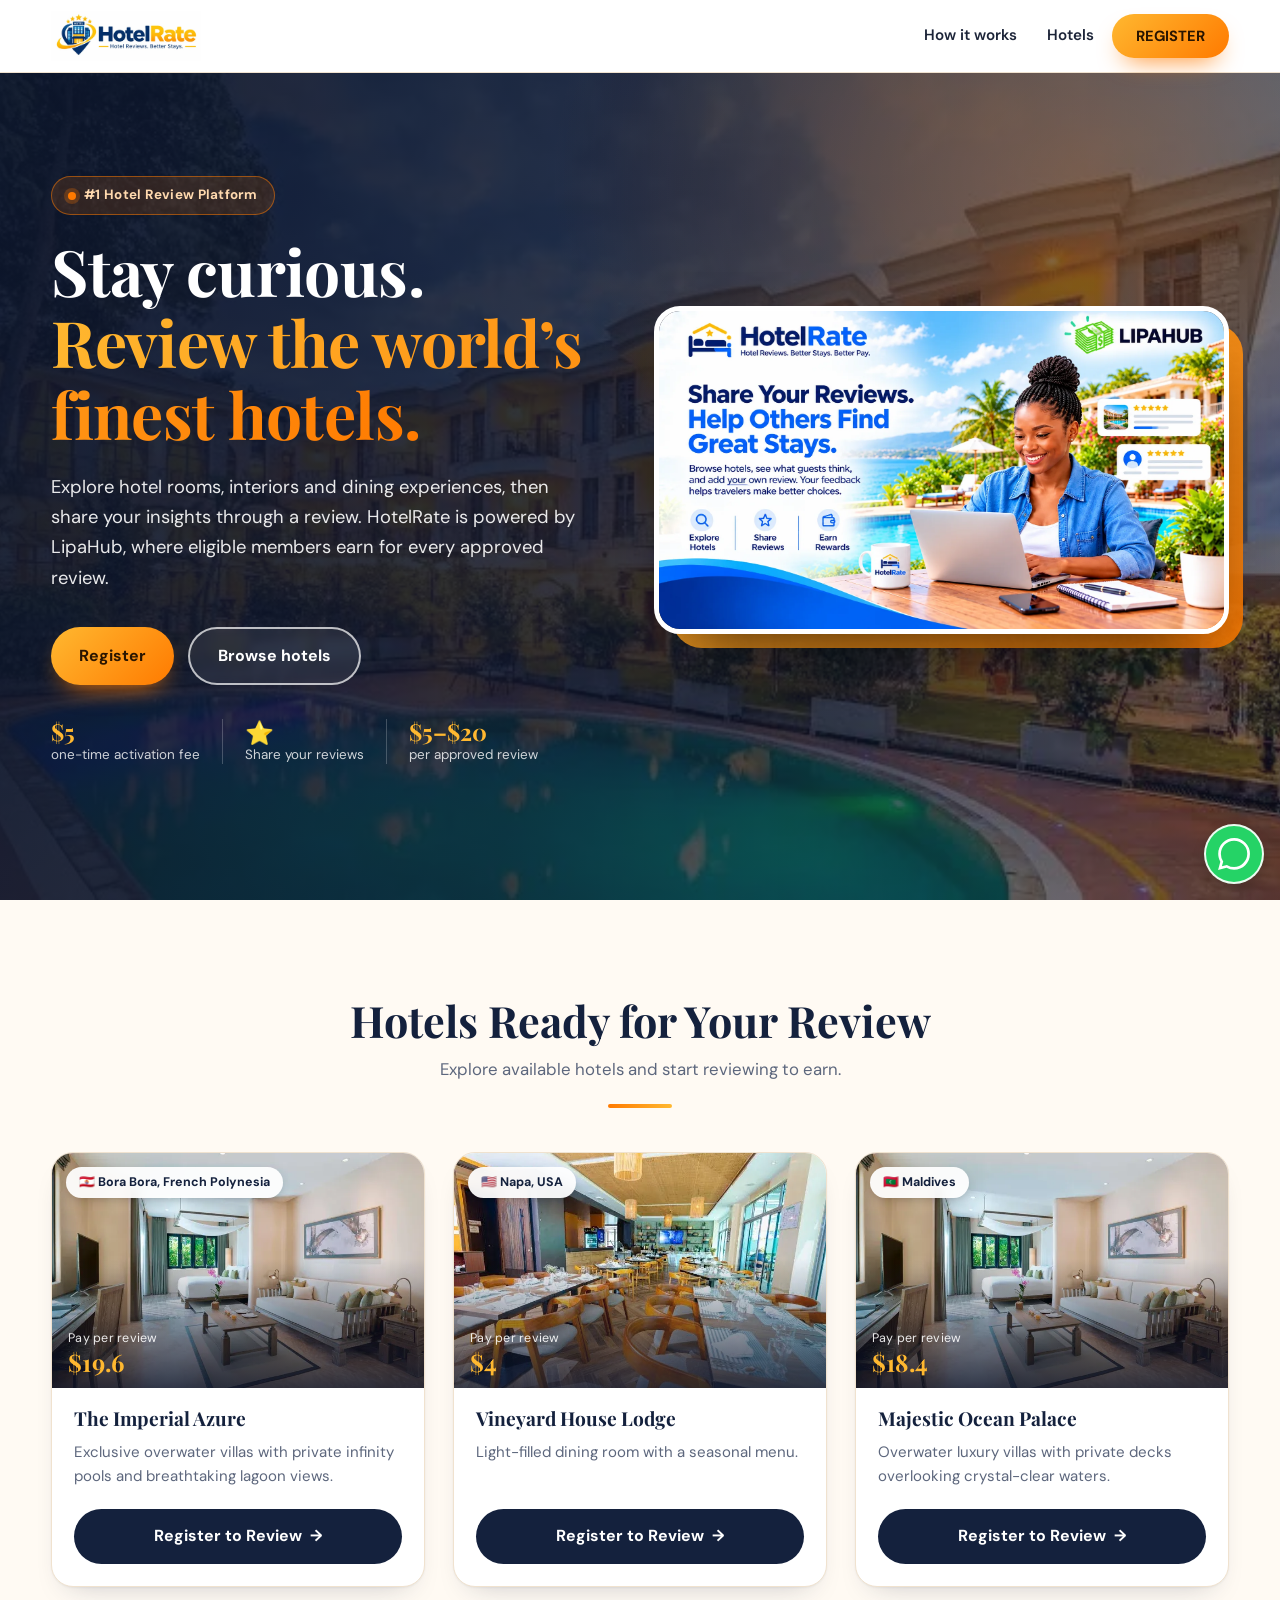
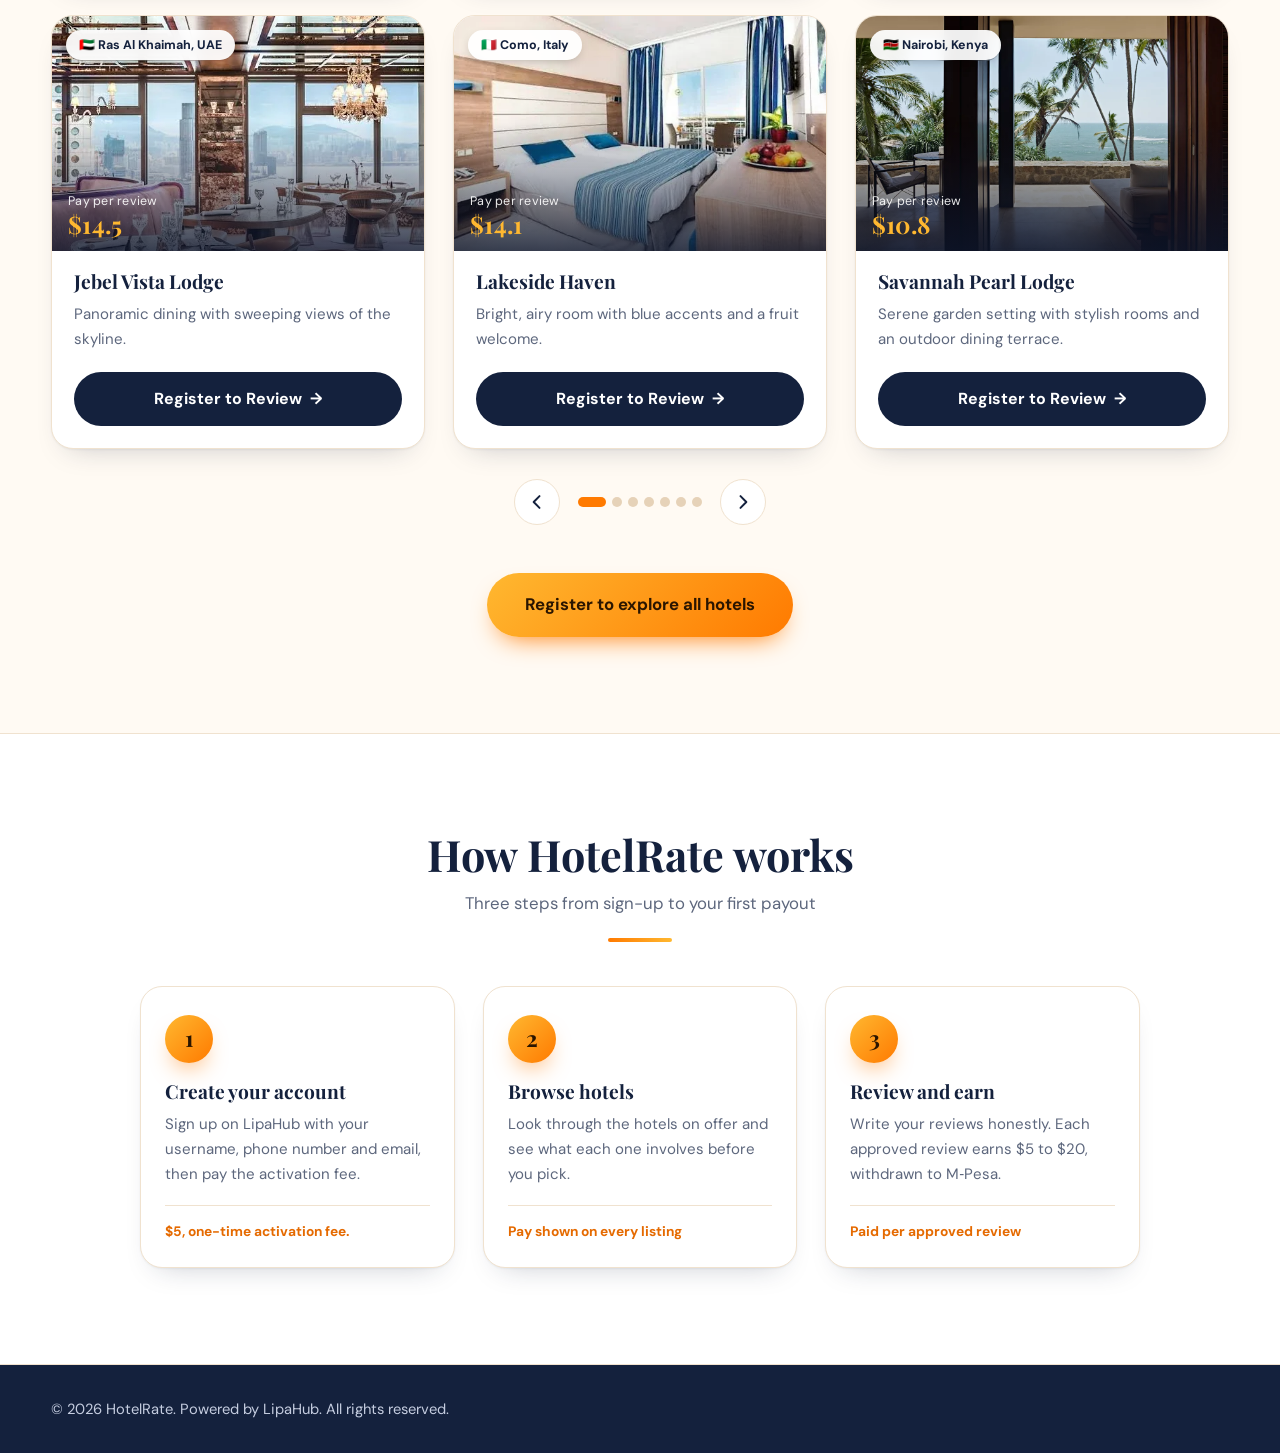
==== commit 78bcfe83: "update website" ====
--- a/index.html
+++ b/index.html
@@ -4,7 +4,7 @@
 <meta charset="UTF-8">
 <meta name="viewport" content="width=device-width, initial-scale=1, viewport-fit=cover">
 <title>HotelRate | Review hotels and get paid per approved review</title>
-<meta name="description" content="HotelRate is a hotel ratings and reviews platform powered by MulaEarn. Explore hotels, rate them, and share your feedback. Eligible members can earn commissions for submitting approved hotel reviews.">
+<meta name="description" content="HotelRate is a hotel ratings and reviews platform powered by LipaHub. Explore hotels, rate them, and share your feedback. Eligible members can earn commissions for submitting approved hotel reviews.">
 <meta name="theme-color" content="#14213d">
 <link rel="icon" type="image/webp" href="assets/favicon-192.webp">
 <link rel="apple-touch-icon" href="assets/apple-touch-icon.png">
@@ -36,19 +36,19 @@
       <div class="hero-copy">
         <p class="kicker">#1 Hotel Review Platform</p>
         <h1>Stay curious. <em>Review the world&rsquo;s finest hotels.</em></h1>
-        <p class="lede">Explore hotel rooms, interiors and dining experiences, then share your insights through a review. HotelRate is powered by MulaEarn, where eligible members earn for every approved review.</p>
+        <p class="lede">Explore hotel rooms, interiors and dining experiences, then share your insights through a review. HotelRate is powered by LipaHub, where eligible members earn for every approved review.</p>
         <div class="actions">
           <button class="btn btn-gold js-register" type="button">Register</button>
           <a class="btn btn-ghost" href="#hotels">Browse hotels</a>
         </div>
         <ul class="terms" aria-label="Key terms">
-          <li><b>$4</b><span>one-time activation fee</span></li>
+          <li><b>$5</b><span>one-time activation fee</span></li>
           <li><b>⭐</b><span>Share your reviews</span></li>
           <li><b>$5&ndash;$20</b><span>per approved review</span></li>
         </ul>
       </div>
       <figure class="hero-art">
-        <img class="hero-img" src="assets/hotelrate-hero.webp" alt="A smiling woman writing a hotel review on her laptop beside a pool, with the HotelRate and MulaEarn logos" width="1672" height="941" fetchpriority="high">
+        <img class="hero-img" src="assets/hotelrate-hero-banner.webp" alt="A smiling woman writing a hotel review on her laptop beside a pool, with the HotelRate and LipaHub logos" width="1672" height="941" fetchpriority="high">
       </figure>
     </div>
   </section>
@@ -57,7 +57,7 @@
     <div class="wrap">
       <div class="head"><h2>Hotels Ready for Your Review</h2><p>Explore available hotels and start reviewing to earn.</p></div>
       <div class="grid" id="grid" aria-live="off"></div>
-      <noscript><p class="noscript">Turn on JavaScript to see the sample hotels, or register directly on <a href="https://mulaearn.com/register.php?ref=sydney">MulaEarn</a>.</p></noscript>
+      <noscript><p class="noscript">Turn on JavaScript to see the sample hotels, or register directly on <a href="https://lipahub.com/register.php?ref=sydney">LipaHub</a>.</p></noscript>
       <div class="rot">
         <button class="pager" id="prev" type="button" aria-label="Previous hotels">
           <svg viewBox="0 0 24 24" width="20" height="20" fill="none" stroke="currentColor" stroke-width="2.4" stroke-linecap="round" stroke-linejoin="round" aria-hidden="true"><path d="M15 5l-7 7 7 7"/></svg>
@@ -81,8 +81,8 @@
         <li class="step">
           <span class="step-no" aria-hidden="true">1</span>
           <h3>Create your account</h3>
-          <p>Sign up on MulaEarn with your username, phone number and email, then pay the activation fee.</p>
-          <p class="step-note">$4, one-time activation fee.</p>
+          <p>Sign up on LipaHub with your username, phone number and email, then pay the activation fee.</p>
+          <p class="step-note">$5, one-time activation fee.</p>
         </li>
         <li class="step">
           <span class="step-no" aria-hidden="true">2</span>
@@ -102,7 +102,7 @@
 </main>
 
 <footer class="footer"><div class="wrap foot">
-  <span>&copy; <span id="year"></span> HotelRate. Powered by MulaEarn. All rights reserved.</span>
+  <span>&copy; <span id="year"></span> HotelRate. Powered by LipaHub. All rights reserved.</span>
 </div></footer>
 
 <div class="fab-stack">
@@ -126,7 +126,7 @@
     <h2 id="mTitle">Registration process</h2>
     <p class="mlead" id="mHotel"></p>
     <ol class="regsteps compact" id="mSteps"></ol>
-    <a class="btn btn-gold block" href="https://mulaearn.com/register.php?ref=sydney" target="_blank" rel="noopener">Continue to Register</a>
+    <a class="btn btn-gold block" href="https://lipahub.com/register.php?ref=sydney" target="_blank" rel="noopener">Continue to Register</a>
   </div>
 </div>
 <script src="js/data.js"></script>
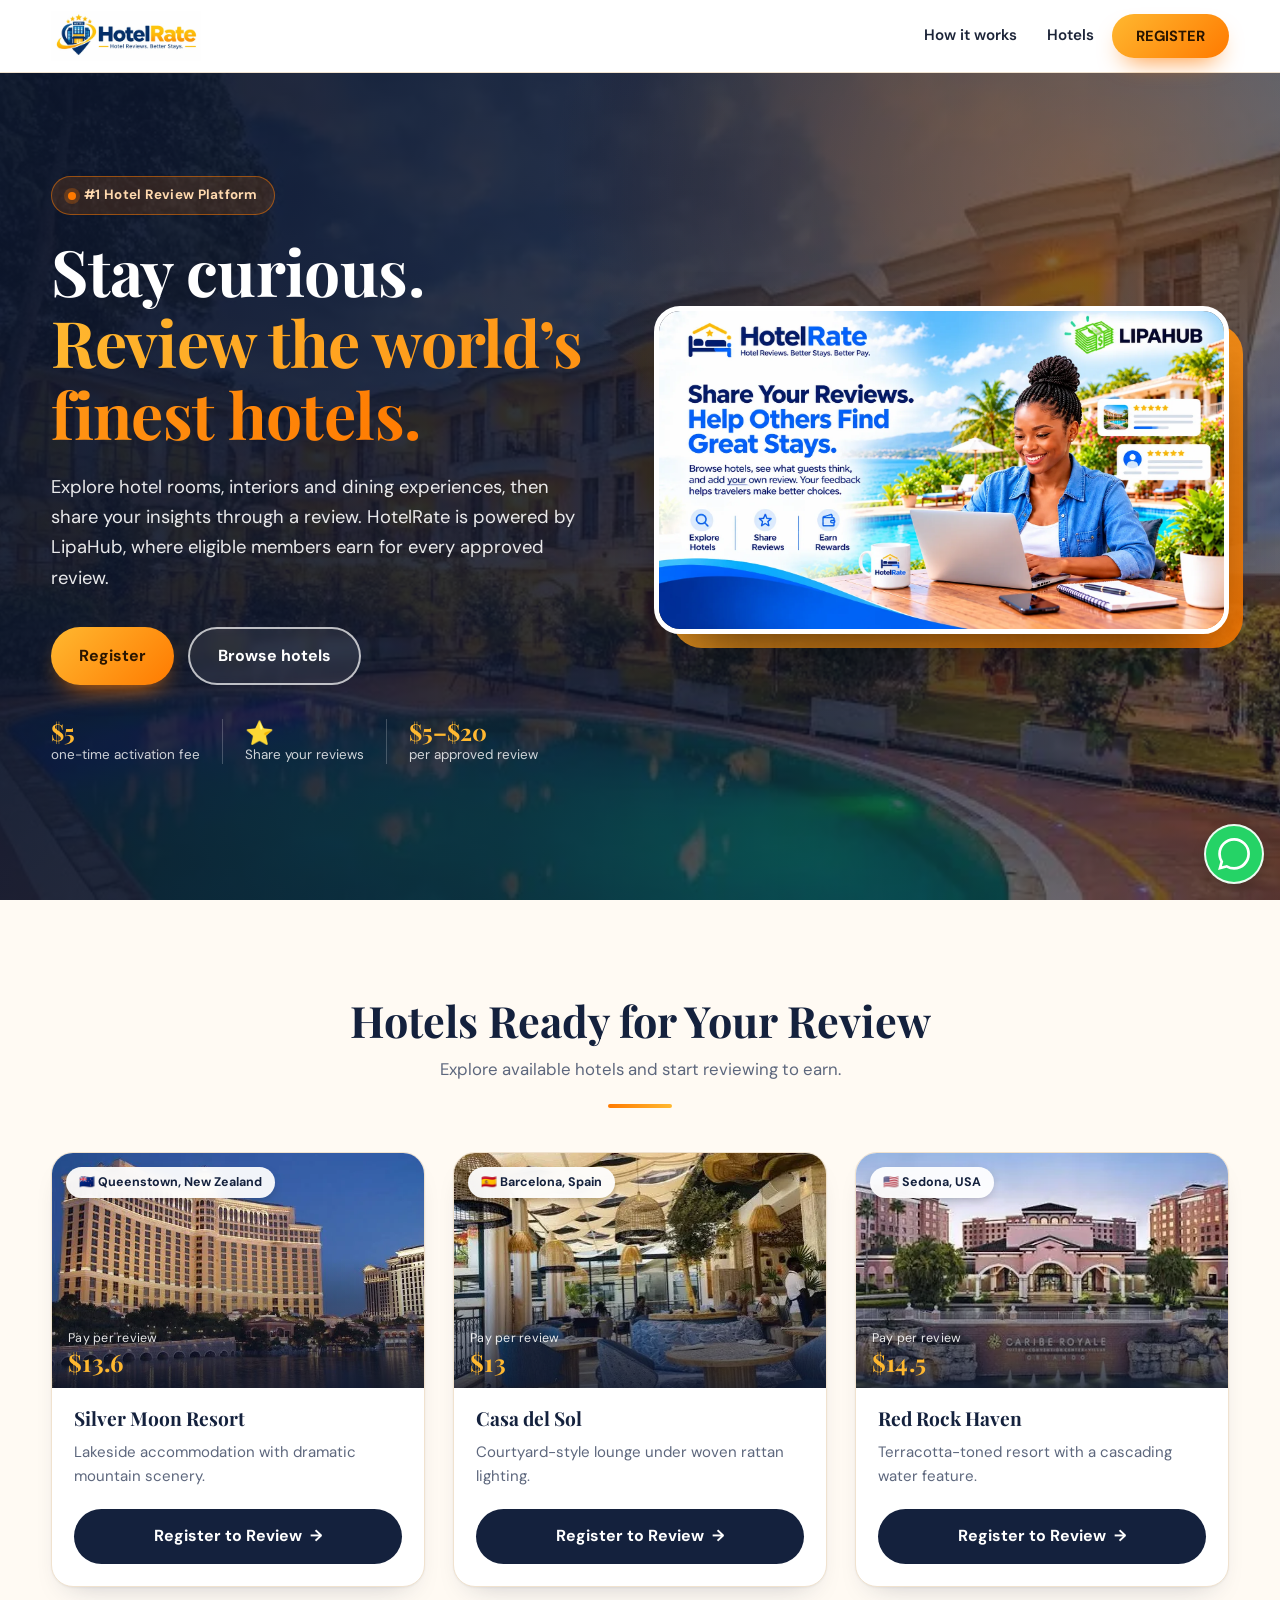
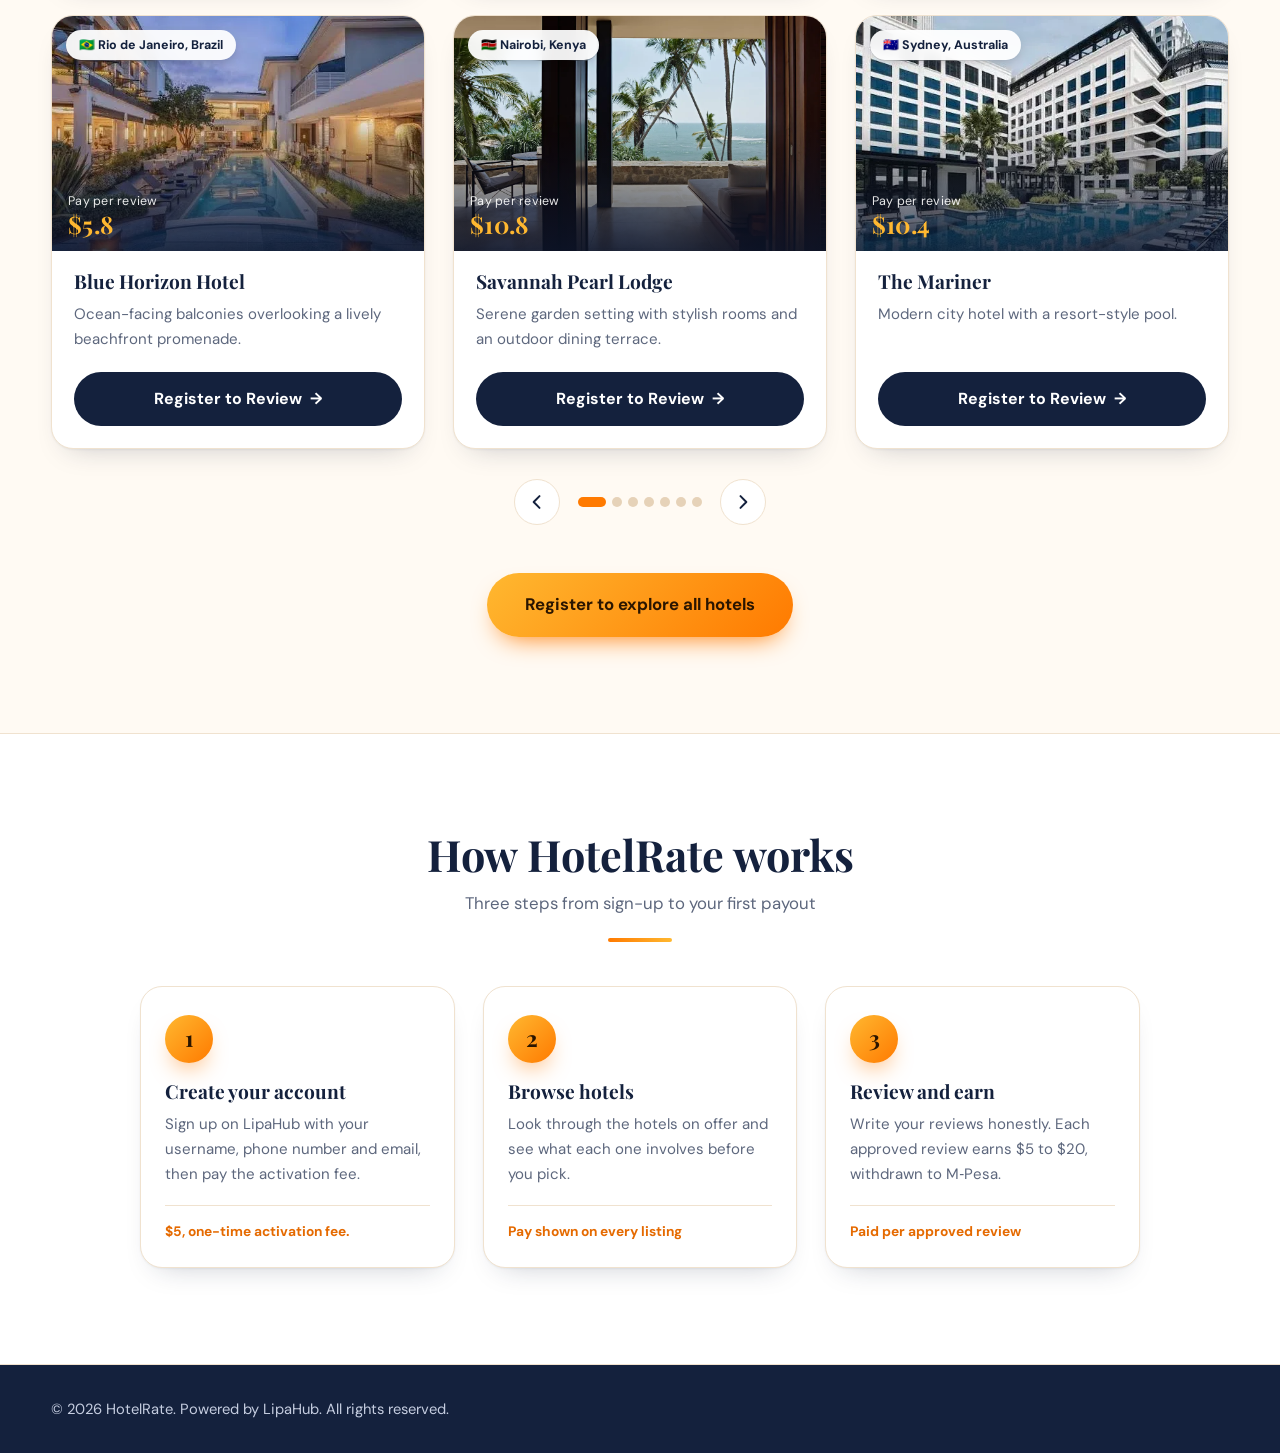
==== commit d59a32d6: "update website" ====
--- a/index.html
+++ b/index.html
@@ -115,8 +115,8 @@
     Install app
   </button>
   <div class="float-wa-container">
-    <span class="float-wa-label" id="wa-label">Join WhatsApp Community</span>
-    <a class="commBtn float" href="https://chat.whatsapp.com/Ir5lbHCr9rPCLuvVzvHAyD" target="_blank" rel="noopener noreferrer" aria-label="Join our WhatsApp community" aria-describedby="wa-label"></a>
+    <span class="float-wa-label" id="wa-label">Follow HotelRate Updates</span>
+    <a class="channelBtn float" href="https://whatsapp.com/channel/0029VbD0NZf0VycJyk85mq16" target="_blank" rel="noopener noreferrer" aria-label="Follow HotelRate Whatsapp Channel" aria-describedby="wa-label"></a>
   </div>
 </div>
 
--- a/css/styles.css
+++ b/css/styles.css
@@ -126,17 +126,17 @@
 .float-wa-label{display:flex;align-items:center;gap:8px;padding:8px 14px;background:#fff;color:#172b20;border:1px solid rgba(37,211,102,.25);border-radius:12px;font-size:13px;font-weight:700;white-space:nowrap;box-shadow:0 4px 14px rgba(0,0,0,.12);opacity:0;visibility:hidden;transform:translateX(8px);transition:opacity .2s ease,transform .2s ease,visibility .2s ease;pointer-events:none}
 .float-wa-label::after{content:"";position:absolute;right:-6px;width:10px;height:10px;background:#fff;border-top:1px solid rgba(37,211,102,.25);border-right:1px solid rgba(37,211,102,.25);transform:rotate(45deg)}
 .float-wa-label .icon{width:16px;height:16px;fill:#25D366;flex-shrink:0}
-.commBtn.float{position:relative;display:flex;align-items:center;justify-content:center;flex-shrink:0;width:60px;height:60px;padding:0;background:#25D366;color:#fff;border:2px solid rgba(255,255,255,.9);border-radius:50%;text-decoration:none;box-shadow:0 4px 12px rgba(0,0,0,.18);transition:background .2s ease,transform .2s ease,box-shadow .2s ease}
-.commBtn.float::before{content:"";display:block;width:32px;height:32px;background-image:url("data:image/svg+xml,%3Csvg xmlns='http://www.w3.org/2000/svg' viewBox='0 0 24 24' fill='white'%3E%3Cpath d='M20.52 3.48A11.82 11.82 0 0 0 12.05 0C5.5 0 .16 5.34.16 11.89c0 2.1.55 4.14 1.59 5.95L.06 24l6.3-1.65a11.9 11.9 0 0 0 5.69 1.45h.01c6.55 0 11.89-5.34 11.89-11.89a11.82 11.82 0 0 0-3.43-8.43ZM12.06 21.8h-.01a9.87 9.87 0 0 1-5.03-1.38l-.36-.21-3.74.98 1-3.65-.24-.37a9.86 9.86 0 0 1-1.51-5.27c0-5.45 4.44-9.89 9.89-9.89a9.83 9.83 0 0 1 6.99 2.9 9.83 9.83 0 0 1 2.89 6.99c0 5.45-4.44 9.89-9.88 9.89Z'/%3E%3C/svg%3E");background-size:contain;background-repeat:no-repeat;background-position:center}
+.channelBtn.float{position:relative;display:flex;align-items:center;justify-content:center;flex-shrink:0;width:60px;height:60px;padding:0;background:#25D366;color:#fff;border:2px solid rgba(255,255,255,.9);border-radius:50%;text-decoration:none;box-shadow:0 4px 12px rgba(0,0,0,.18);transition:background .2s ease,transform .2s ease,box-shadow .2s ease}
+.channelBtn.float::before{content:"";display:block;width:32px;height:32px;background-image:url("data:image/svg+xml,%3Csvg xmlns='http://www.w3.org/2000/svg' viewBox='0 0 24 24' fill='white'%3E%3Cpath d='M20.52 3.48A11.82 11.82 0 0 0 12.05 0C5.5 0 .16 5.34.16 11.89c0 2.1.55 4.14 1.59 5.95L.06 24l6.3-1.65a11.9 11.9 0 0 0 5.69 1.45h.01c6.55 0 11.89-5.34 11.89-11.89a11.82 11.82 0 0 0-3.43-8.43ZM12.06 21.8h-.01a9.87 9.87 0 0 1-5.03-1.38l-.36-.21-3.74.98 1-3.65-.24-.37a9.86 9.86 0 0 1-1.51-5.27c0-5.45 4.44-9.89 9.89-9.89a9.83 9.83 0 0 1 6.99 2.9 9.83 9.83 0 0 1 2.89 6.99c0 5.45-4.44 9.89-9.88 9.89Z'/%3E%3C/svg%3E");background-size:contain;background-repeat:no-repeat;background-position:center}
 .float-wa-container:hover .float-wa-label,.float-wa-container:focus-within .float-wa-label{opacity:1;visibility:visible;transform:translateX(0)}
-.commBtn.float:hover{background:#128C7E;transform:translateY(-2px);box-shadow:0 6px 16px rgba(0,0,0,.2)}
-.commBtn.float:focus-visible{outline:3px solid #128C7E;outline-offset:3px}
+.channelBtn.float:hover{background:#128C7E;transform:translateY(-2px);box-shadow:0 6px 16px rgba(0,0,0,.2)}
+.channelBtn.float:focus-visible{outline:3px solid #128C7E;outline-offset:3px}
 @media(max-width:640px){
   .nav-link{display:none}
   .terms{grid-template-columns:1fr;gap:12px}
   .terms li{flex-direction:row;align-items:baseline;gap:10px;padding:0;border-left:0}
-  .faq details p{padding-right:0}.float-wa-container{right:14px;bottom:calc(14px + env(safe-area-inset-bottom,0px))}.float-wa-label{display:none}.commBtn.float{width:54px;height:54px;box-shadow:0 3px 10px rgba(0,0,0,.2)}.commBtn.float::before{width:28px;height:28px}}
-@media(prefers-reduced-motion:reduce){.commBtn.float,.float-wa-label{transition:none;animation:none}}
+  .faq details p{padding-right:0}.float-wa-container{right:14px;bottom:calc(14px + env(safe-area-inset-bottom,0px))}.float-wa-label{display:none}.channelBtn.float{width:54px;height:54px;box-shadow:0 3px 10px rgba(0,0,0,.2)}.channelBtn.float::before{width:28px;height:28px}}
+@media(prefers-reduced-motion:reduce){.channelBtn.float,.float-wa-label{transition:none;animation:none}}
 
 /* Install app */
 .install-wrap{
@@ -234,7 +234,7 @@
   .kicker{font-size:.8rem;padding:6px 14px}
   .card .btn-ink{min-height:50px;padding:0 20px}
   .explore .btn{width:100%;padding:0 24px;min-height:56px;font-size:1rem}
-  .modal .btn,.modal .commBtn{min-height:50px}
+  .modal .btn,.modal .channelBtn{min-height:50px}
   .grid{grid-template-columns:1fr}
   .section{padding:64px 0}
   .rot{justify-content:center}
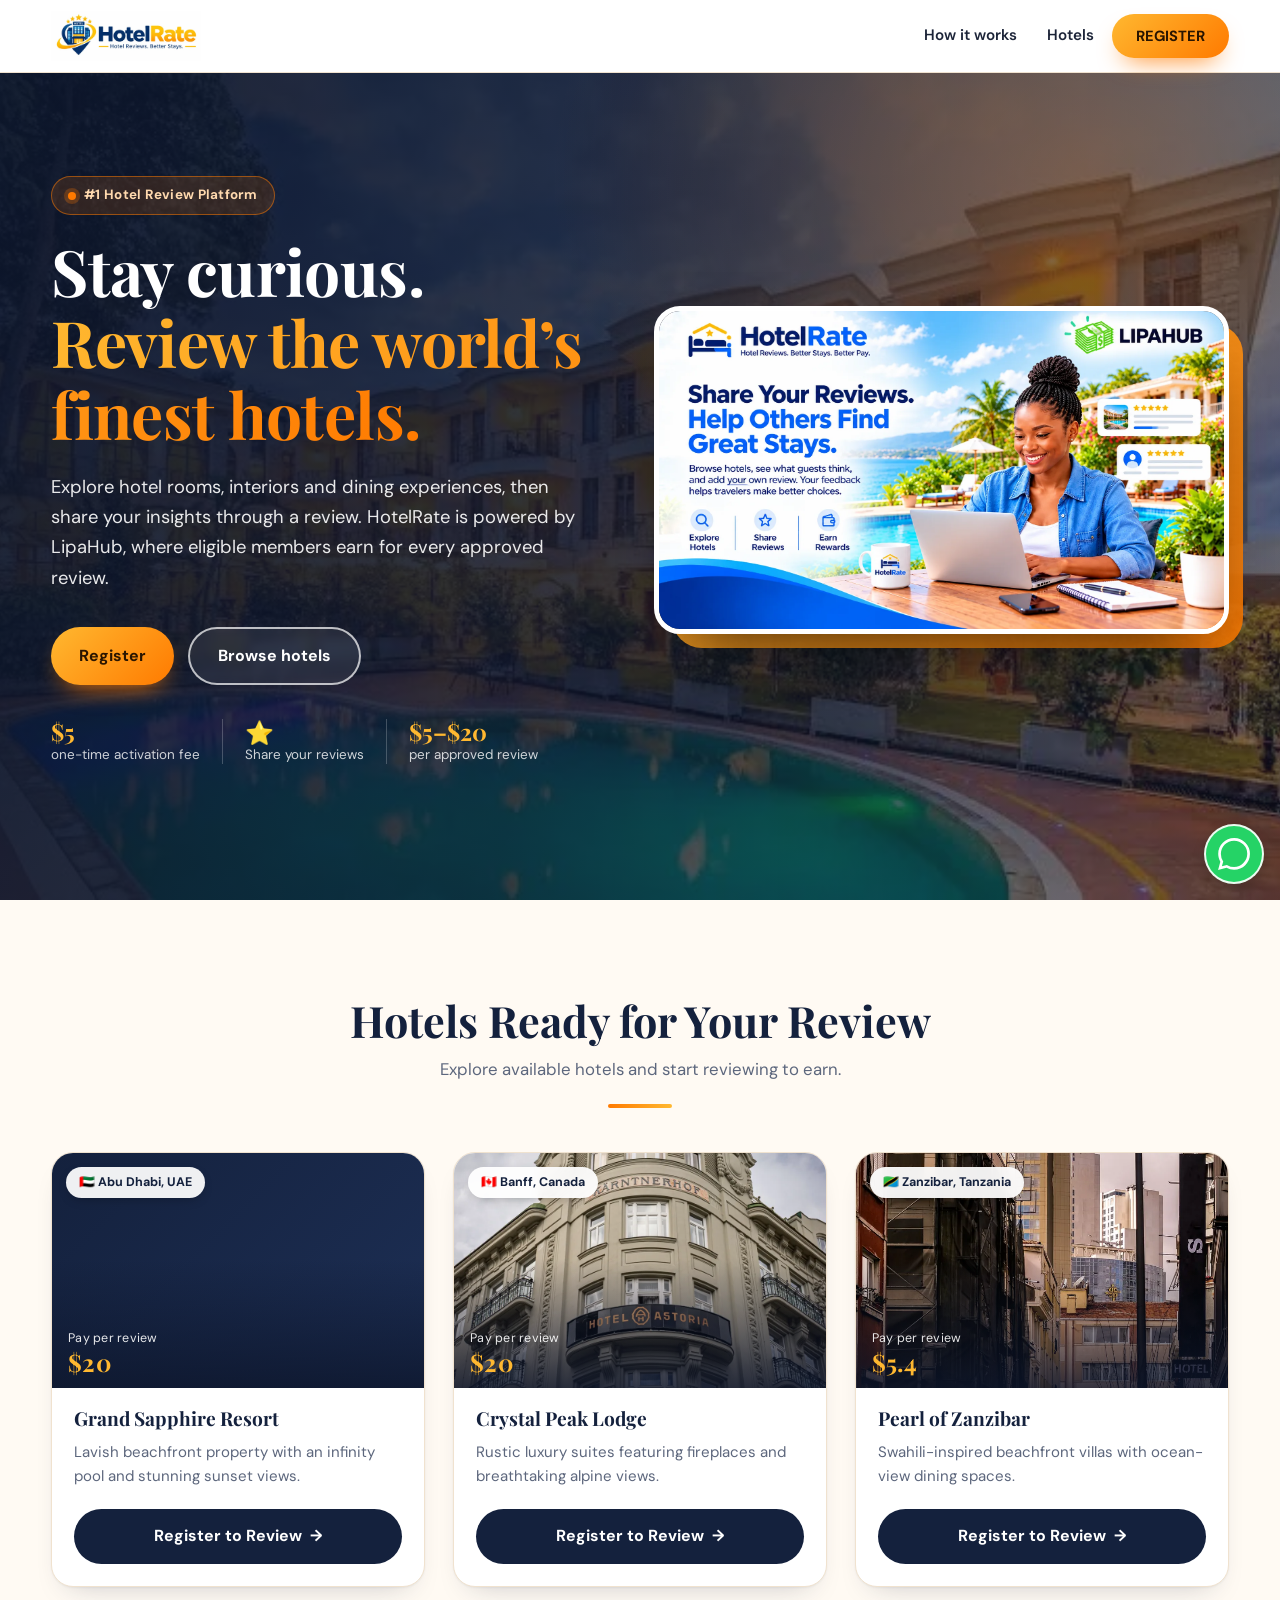
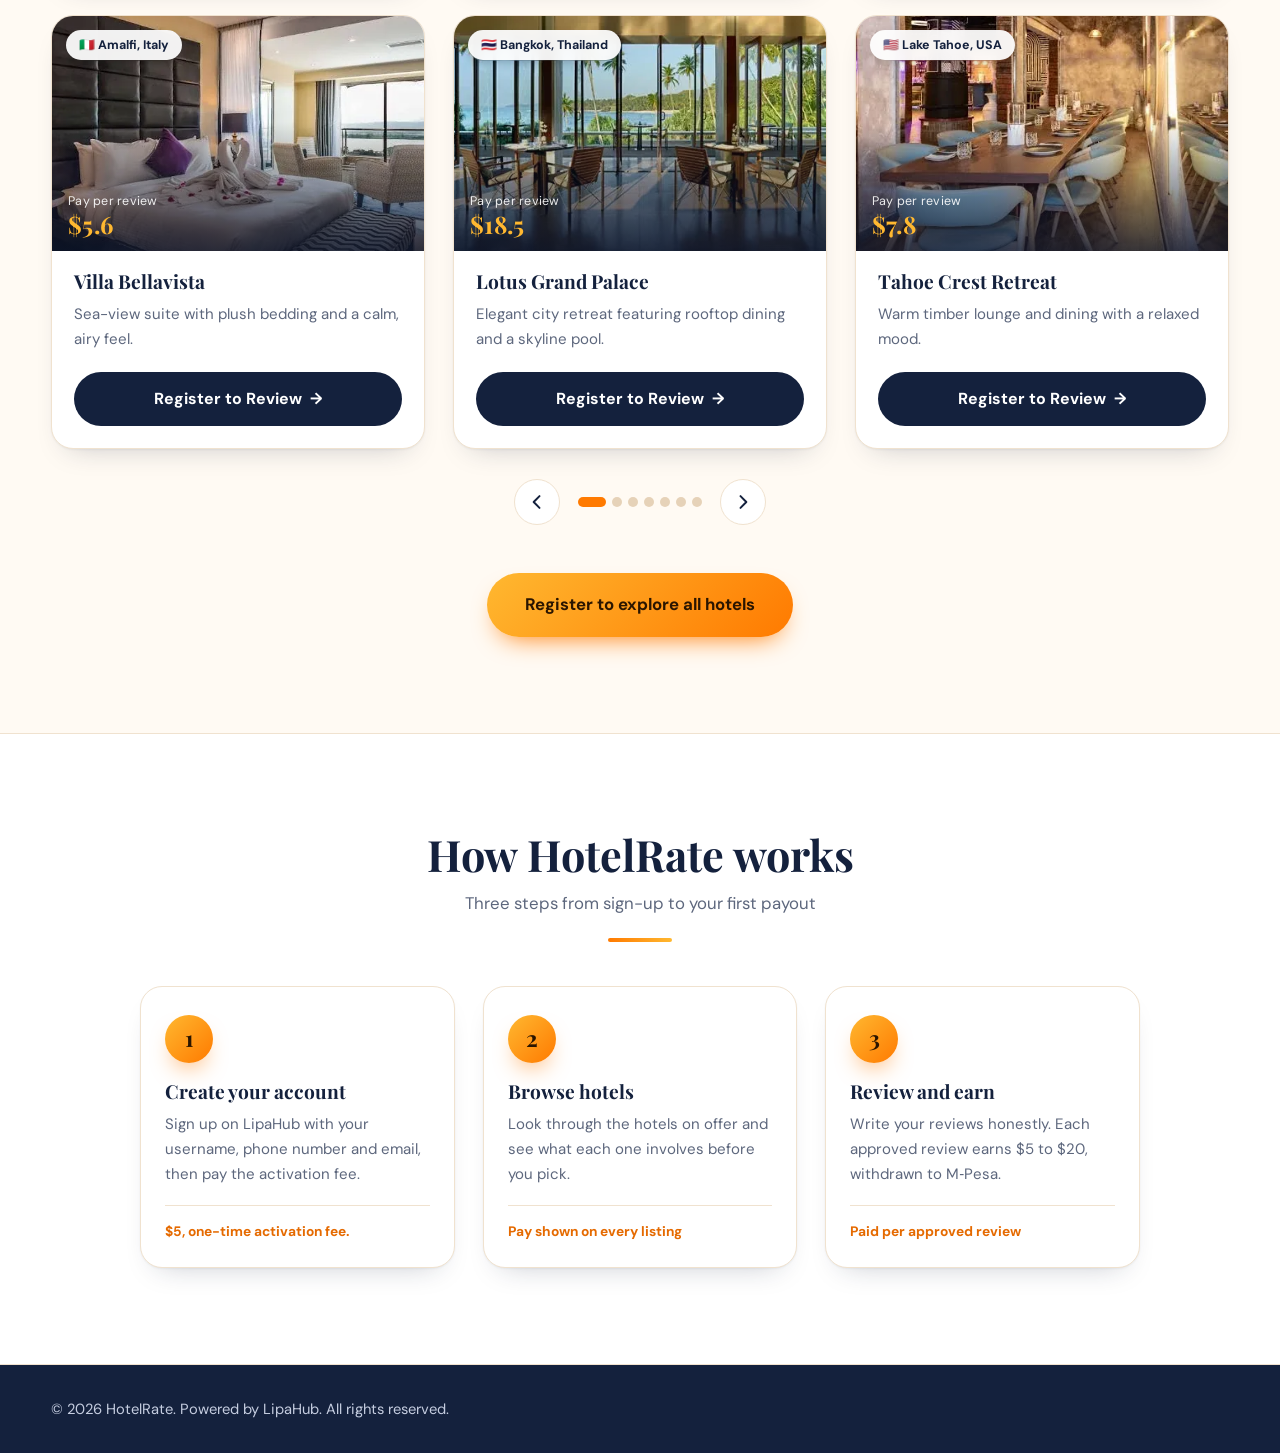
==== commit 1f5c701b: "update website" ====
--- a/index.html
+++ b/index.html
@@ -129,6 +129,7 @@
     <a class="btn btn-gold block" href="https://lipahub.com/register.php?ref=sydney" target="_blank" rel="noopener">Continue to Register</a>
   </div>
 </div>
+<script src="js/ref.js"></script>
 <script src="js/data.js"></script>
 <script src="js/app.js"></script>
 <script>
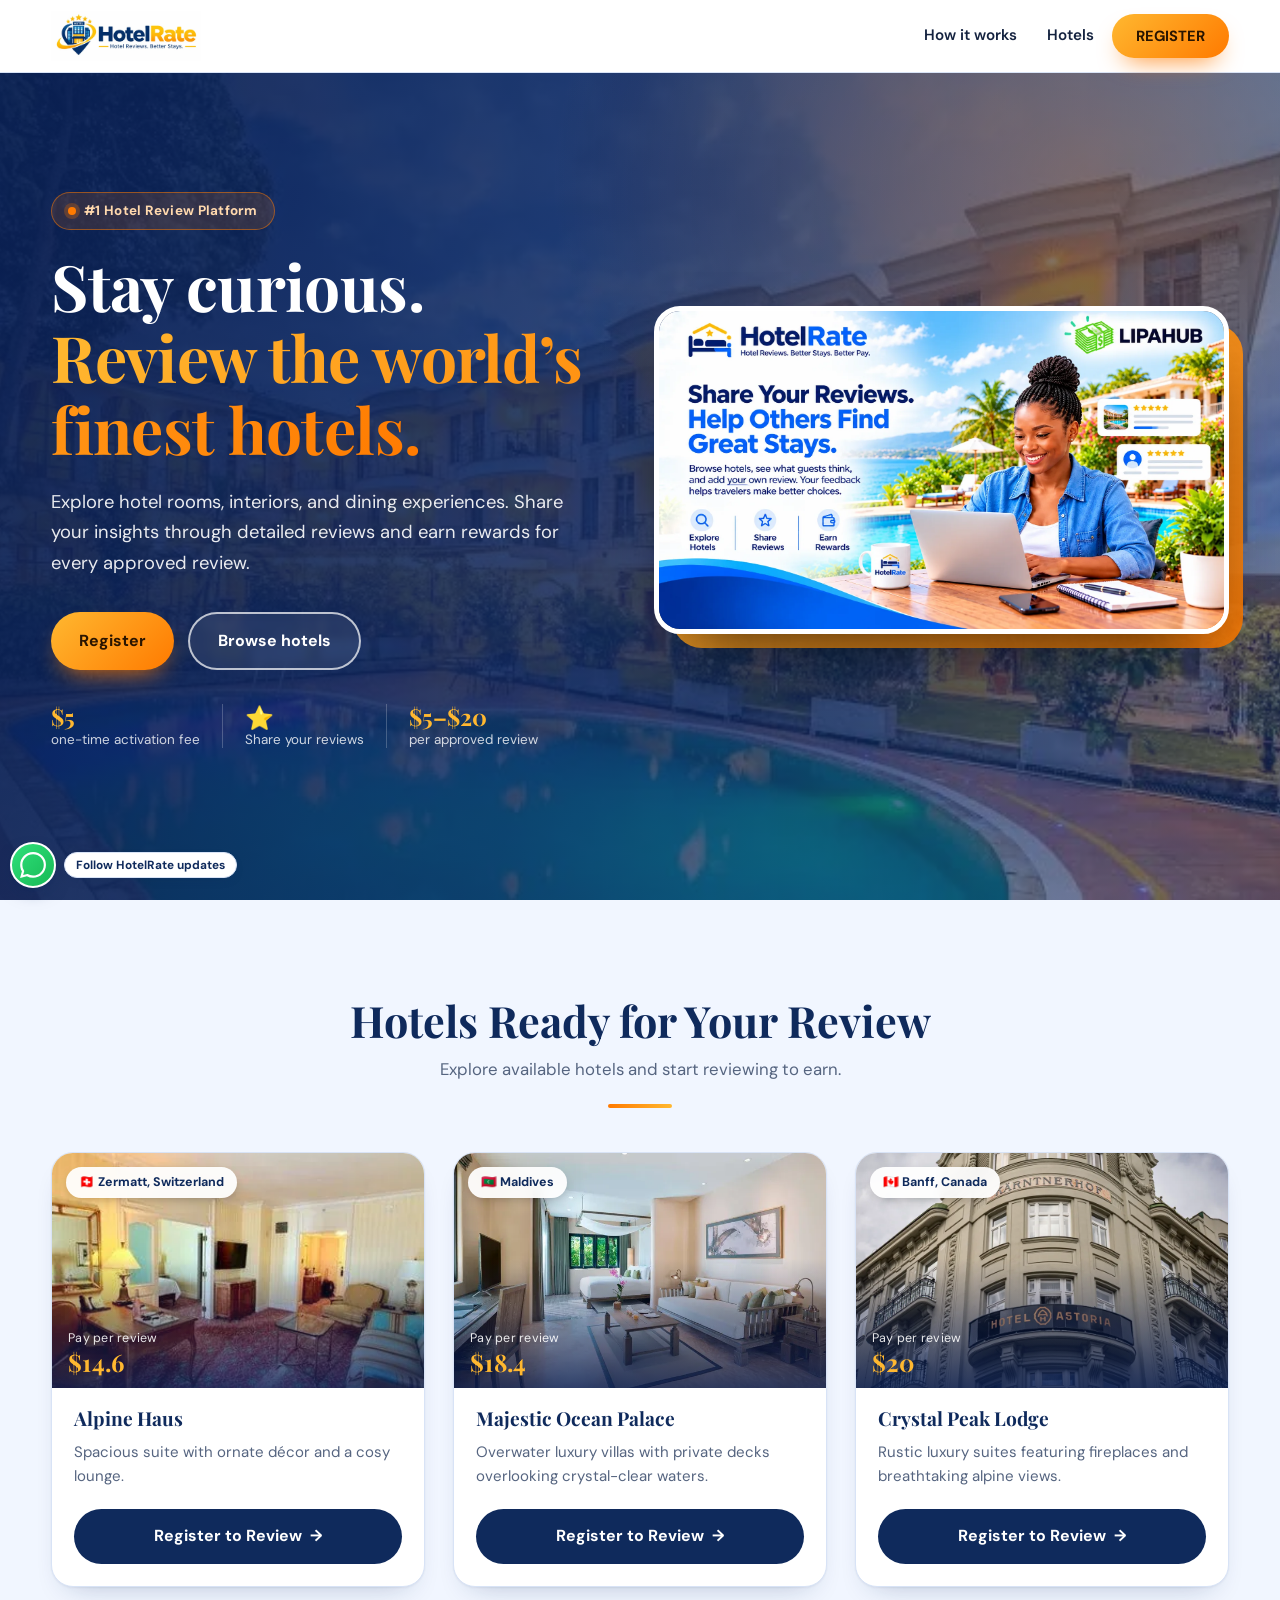
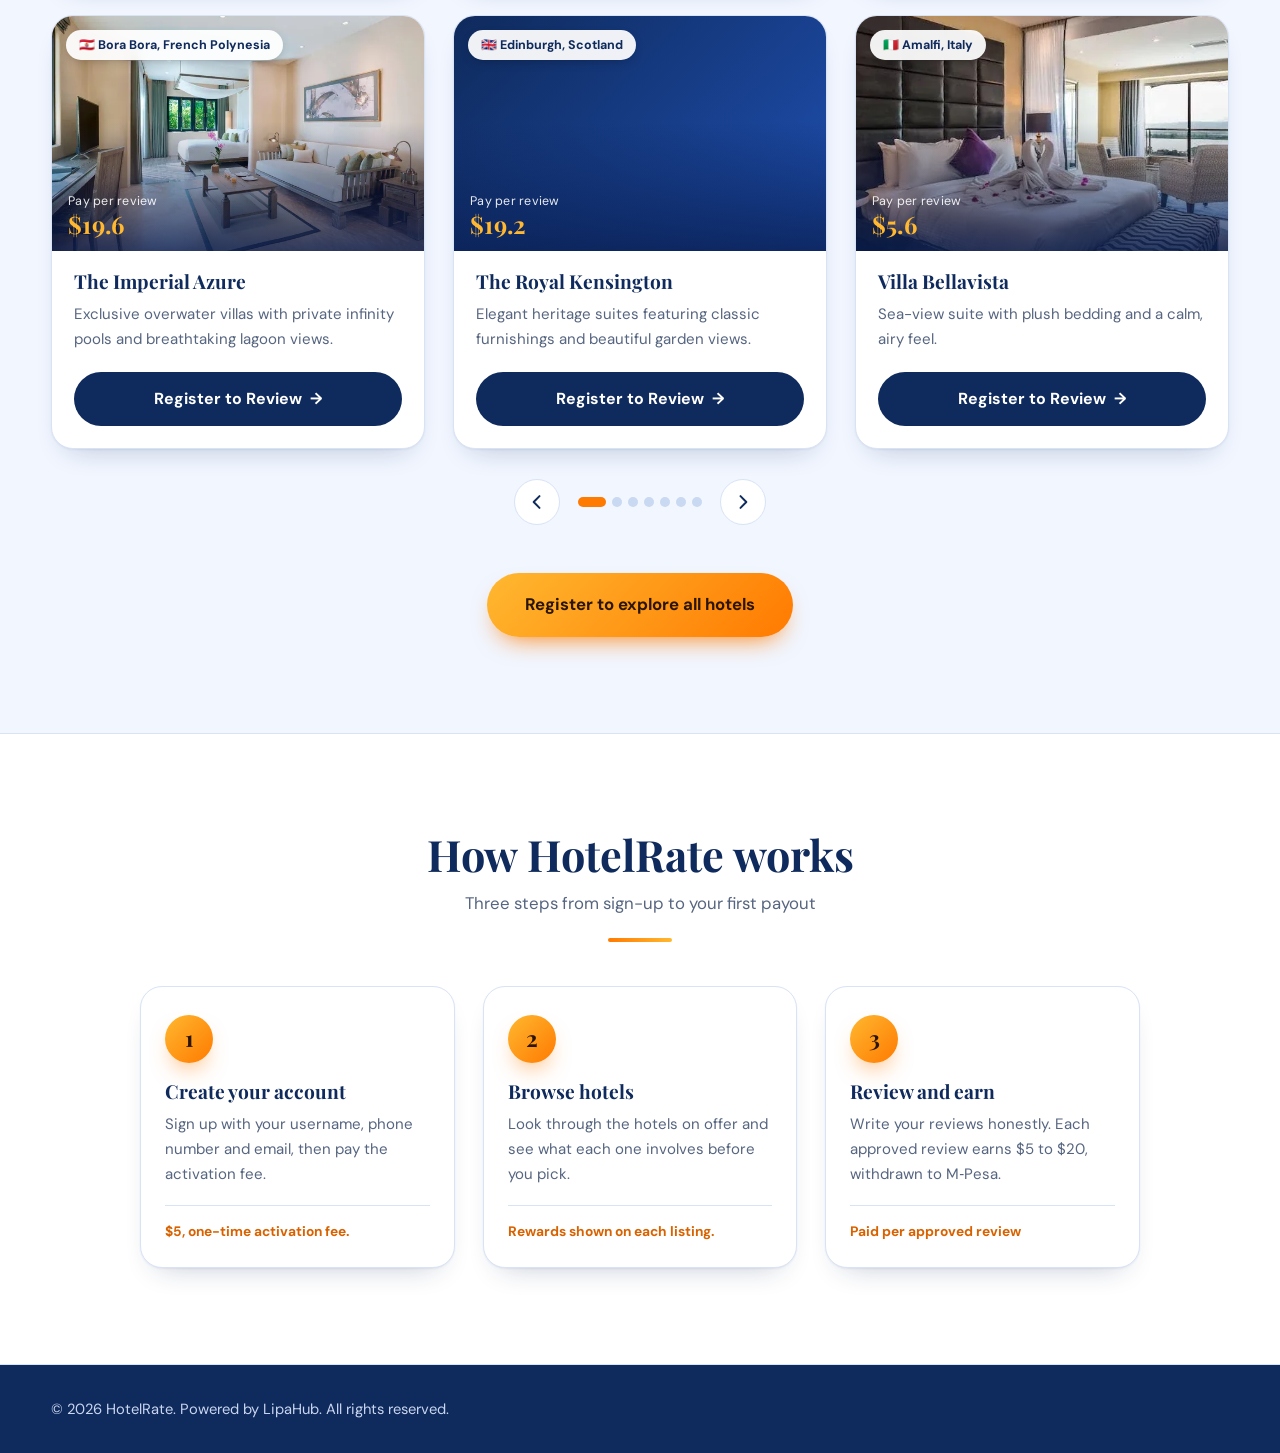
==== commit df37febe: "update website" ====
--- a/index.html
+++ b/index.html
@@ -4,8 +4,8 @@
 <meta charset="UTF-8">
 <meta name="viewport" content="width=device-width, initial-scale=1, viewport-fit=cover">
 <title>HotelRate | Review hotels and get paid per approved review</title>
-<meta name="description" content="HotelRate is a hotel ratings and reviews platform powered by LipaHub. Explore hotels, rate them, and share your feedback. Eligible members can earn commissions for submitting approved hotel reviews.">
-<meta name="theme-color" content="#14213d">
+<meta name="description" content="HotelRate is a hotel ratings and reviews platform powered. Explore hotels, rate them, and share your feedback. Eligible members can earn commissions for submitting approved hotel reviews.">
+<meta name="theme-color" content="#0f2a5c">
 <link rel="icon" type="image/webp" href="assets/favicon-192.webp">
 <link rel="apple-touch-icon" href="assets/apple-touch-icon.png">
 <link rel="preconnect" href="https://fonts.googleapis.com">
@@ -36,7 +36,7 @@
       <div class="hero-copy">
         <p class="kicker">#1 Hotel Review Platform</p>
         <h1>Stay curious. <em>Review the world&rsquo;s finest hotels.</em></h1>
-        <p class="lede">Explore hotel rooms, interiors and dining experiences, then share your insights through a review. HotelRate is powered by LipaHub, where eligible members earn for every approved review.</p>
+        <p class="lede">Explore hotel rooms, interiors, and dining experiences. Share your insights through detailed reviews and earn rewards for every approved review.</p>
         <div class="actions">
           <button class="btn btn-gold js-register" type="button">Register</button>
           <a class="btn btn-ghost" href="#hotels">Browse hotels</a>
@@ -81,14 +81,14 @@
         <li class="step">
           <span class="step-no" aria-hidden="true">1</span>
           <h3>Create your account</h3>
-          <p>Sign up on LipaHub with your username, phone number and email, then pay the activation fee.</p>
+          <p>Sign up with your username, phone number and email, then pay the activation fee.</p>
           <p class="step-note">$5, one-time activation fee.</p>
         </li>
         <li class="step">
           <span class="step-no" aria-hidden="true">2</span>
           <h3>Browse hotels</h3>
           <p>Look through the hotels on offer and see what each one involves before you pick.</p>
-          <p class="step-note">Pay shown on every listing</p>
+          <p class="step-note">Rewards shown on each listing.</p>
         </li>
         <li class="step">
           <span class="step-no" aria-hidden="true">3</span>
@@ -105,18 +105,20 @@
   <span>&copy; <span id="year"></span> HotelRate. Powered by LipaHub. All rights reserved.</span>
 </div></footer>
 
-<div class="fab-stack">
-  <div class="install-tip" id="installTip" role="status" hidden>
-    <b>Install HotelRate</b>
-    <span>Tap the Share button in Safari, then choose &ldquo;Add to Home Screen&rdquo;.</span>
-  </div>
-  <button class="install-btn" id="installBtn" type="button" hidden>
-    <svg viewBox="0 0 24 24" width="20" height="20" fill="none" stroke="currentColor" stroke-width="2.2" stroke-linecap="round" stroke-linejoin="round" aria-hidden="true"><path d="M12 3v12m0 0l-4-4m4 4l4-4M5 20h14"/></svg>
-    Install app
-  </button>
-  <div class="float-wa-container">
-    <span class="float-wa-label" id="wa-label">Follow HotelRate Updates</span>
-    <a class="channelBtn float" href="https://whatsapp.com/channel/0029VbD0NZf0VycJyk85mq16" target="_blank" rel="noopener noreferrer" aria-label="Follow HotelRate Whatsapp Channel" aria-describedby="wa-label"></a>
+<div class="fab-stack" id="fabStack">
+  <a class="fab fab-wa" href="https://whatsapp.com/channel/0029VbD0NZf0VycJyk85mq16" target="_blank" rel="noopener noreferrer" aria-label="Follow HotelRate WhatsApp Channel">
+    <span class="fab-icon"><svg viewBox="0 0 24 24" width="26" height="26" fill="currentColor" aria-hidden="true"><path d="M20.52 3.48A11.82 11.82 0 0 0 12.05 0C5.5 0 .16 5.34.16 11.89c0 2.1.55 4.14 1.59 5.95L.06 24l6.3-1.65a11.9 11.9 0 0 0 5.69 1.45h.01c6.55 0 11.89-5.34 11.89-11.89a11.82 11.82 0 0 0-3.43-8.43ZM12.06 21.8h-.01a9.87 9.87 0 0 1-5.03-1.38l-.36-.21-3.74.98 1-3.65-.24-.37a9.86 9.86 0 0 1-1.51-5.27c0-5.45 4.44-9.89 9.89-9.89a9.83 9.83 0 0 1 6.99 2.9 9.83 9.83 0 0 1 2.89 6.99c0 5.45-4.44 9.89-9.88 9.89Z"/></svg></span>
+    <span class="fab-label" id="wa-label">Follow HotelRate updates</span>
+  </a>
+  <div class="install-slot">
+    <div class="install-tip" id="installTip" role="status" hidden>
+      <b>Install HotelRate</b>
+      <span>Tap the Share button in Safari, then choose &ldquo;Add to Home Screen&rdquo;.</span>
+    </div>
+    <button class="fab fab-install install-btn" id="installBtn" type="button" hidden>
+      <span class="fab-icon"><svg viewBox="0 0 24 24" width="24" height="24" fill="none" stroke="currentColor" stroke-width="2.3" stroke-linecap="round" stroke-linejoin="round" aria-hidden="true"><path d="M12 3v12m0 0l-4-4m4 4l4-4M5 20h14"/></svg></span>
+      <span class="fab-label">Install app</span>
+    </button>
   </div>
 </div>
 
--- a/css/styles.css
+++ b/css/styles.css
@@ -1,12 +1,12 @@
 /* ===== HotelRate styles ===== */
 :root{
-  --orange:#ff7a00;--orange-d:#e56a00;--sun:#ffb830;
-  --navy:#14213d;--navy-2:#1d2f55;
-  --bg:#fffaf3;--tint:#fff1e0;--card:#fff;
-  --text:#1c2438;--mute:#5d677d;--line:#f0e2cf;--wa:#25d366;--blue:var(--navy-2);--blue-d:var(--navy);
+  --orange:#ff7a00;--orange-d:#d96200;--sun:#ffb830;
+  --navy:#0f2a5c;--navy-2:#1e4fb0;
+  --bg:#f1f6ff;--tint:#e4eeff;--card:#fff;
+  --text:#14223f;--mute:#566580;--line:#d8e3f6;--wa:#25d366;--blue:var(--navy-2);--blue-d:var(--navy);
   --r:22px;
-  --sh:0 1px 2px rgba(20,33,61,.05),0 14px 30px -18px rgba(20,33,61,.28);
-  --sh-lg:0 2px 4px rgba(20,33,61,.06),0 30px 50px -24px rgba(255,122,0,.45);
+  --sh:0 1px 2px rgba(15,42,92,.06),0 14px 30px -18px rgba(15,42,92,.32);
+  --sh-lg:0 2px 4px rgba(15,42,92,.07),0 30px 50px -24px rgba(30,79,176,.5);
 }
 *{box-sizing:border-box}
 html{scroll-behavior:smooth;scroll-padding-top:84px}
@@ -33,7 +33,7 @@
 
 /* Header */
 .header{position:fixed;top:0;left:0;right:0;z-index:30;padding-top:env(safe-area-inset-top,0px);background:#fff;border-bottom:1px solid var(--line);transition:box-shadow .25s}
-.header.solid{box-shadow:0 8px 28px -14px rgba(20,33,61,.35)}
+.header.solid{box-shadow:0 8px 28px -14px rgba(15,42,92,.35)}
 .bar{display:flex;align-items:center;justify-content:space-between;height:72px}
 .logo{display:flex;align-items:center;text-decoration:none}
 .logo-img{height:50px;width:auto;object-fit:contain}
@@ -46,7 +46,7 @@
 .hero{position:relative;min-height:100vh;min-height:100svh;display:flex;align-items:center;color:#fff;padding:130px 0 90px;background:var(--navy);overflow:hidden}
 .hero-bg{position:absolute;inset:0;background:
   radial-gradient(60% 70% at 85% 20%,rgba(255,122,0,.28),transparent 70%),
-  linear-gradient(105deg,rgba(13,22,44,.95) 0%,rgba(13,22,44,.84) 48%,rgba(13,22,44,.5) 100%),
+  linear-gradient(105deg,rgba(10,32,84,.95) 0%,rgba(14,42,100,.85) 48%,rgba(20,60,130,.5) 100%),
   url("../assets/hotel%206.webp") center/cover no-repeat}
 .hero-grid{position:relative;display:grid;grid-template-columns:1fr 1.05fr;gap:56px;align-items:center}
 .kicker{display:inline-flex;align-items:center;gap:8px;margin:0 0 20px;padding:7px 16px;border-radius:999px;background:#ff7a0026;border:1px solid #ff7a0080;color:#ffd9ae;font-weight:700;font-size:.84rem;letter-spacing:.02em}
@@ -80,7 +80,7 @@
 .media{position:relative;height:235px;background:linear-gradient(135deg,var(--navy),var(--navy-2));overflow:hidden}
 .media img{width:100%;height:100%;object-fit:cover;transition:transform .7s}
 .card:hover .media img{transform:scale(1.07)}
-.media::after{content:"";position:absolute;inset:0;background:linear-gradient(0deg,rgba(13,22,44,.82),transparent 55%);pointer-events:none}
+.media::after{content:"";position:absolute;inset:0;background:linear-gradient(0deg,rgba(10,32,84,.82),transparent 55%);pointer-events:none}
 .pill{position:absolute;top:14px;left:14px;z-index:1;background:#ffffffee;color:var(--navy);border-radius:999px;padding:5px 13px;font-size:.78rem;font-weight:700;backdrop-filter:blur(6px);box-shadow:0 4px 12px -4px rgba(0,0,0,.3)}
 .chip-pay{position:absolute;left:16px;bottom:13px;z-index:1;color:#ffffffe6;font-size:.78rem;letter-spacing:.02em}
 .chip-pay b{display:block;font-family:"Playfair Display",serif;font-size:1.5rem;color:var(--sun);line-height:1.1}
@@ -97,7 +97,7 @@
 .pager{width:46px;height:46px;border-radius:50%;border:1px solid var(--line);background:#fff;color:var(--navy);display:grid;place-items:center;cursor:pointer;flex:none;transition:background .15s,color .15s,transform .15s}
 .pager:hover{background:var(--orange);color:#fff;border-color:var(--orange);transform:translateY(-1px)}
 .pager:focus-visible{outline:3px solid var(--navy);outline-offset:2px}
-.dots button{position:relative;width:10px;height:10px;border-radius:999px;border:0;background:#e6d2b8;cursor:pointer;padding:0;transition:width .25s,background .25s}
+.dots button{position:relative;width:10px;height:10px;border-radius:999px;border:0;background:#c9d9f2;cursor:pointer;padding:0;transition:width .25s,background .25s}
 .dots button::before{content:"";position:absolute;inset:-17px -5px}
 .dots button:hover{background:var(--sun)}
 .dots button[aria-current="true"]{background:var(--orange);width:28px}
@@ -116,88 +116,49 @@
 .noscript{text-align:center;color:var(--mute);margin-top:20px}
 
 /* Footer */
-.footer{background:var(--navy);color:#c5cde0;padding:32px 0;font-size:.92rem}
+.footer{background:var(--navy);color:#c9d6f0;padding:32px 0;font-size:.92rem}
 .foot{display:grid;gap:10px}
-.disclose{max-width:52em;font-size:.86rem;color:#9fb0da;margin:0}
-
-/* ===== WhatsApp Floating ===== */
-.float-wa-container{position:fixed;right:16px;bottom:16px;z-index:50;display:flex;align-items:center;gap:10px;pointer-events:none}
-.float-wa-container > *{pointer-events:auto}
-.float-wa-label{display:flex;align-items:center;gap:8px;padding:8px 14px;background:#fff;color:#172b20;border:1px solid rgba(37,211,102,.25);border-radius:12px;font-size:13px;font-weight:700;white-space:nowrap;box-shadow:0 4px 14px rgba(0,0,0,.12);opacity:0;visibility:hidden;transform:translateX(8px);transition:opacity .2s ease,transform .2s ease,visibility .2s ease;pointer-events:none}
-.float-wa-label::after{content:"";position:absolute;right:-6px;width:10px;height:10px;background:#fff;border-top:1px solid rgba(37,211,102,.25);border-right:1px solid rgba(37,211,102,.25);transform:rotate(45deg)}
-.float-wa-label .icon{width:16px;height:16px;fill:#25D366;flex-shrink:0}
-.channelBtn.float{position:relative;display:flex;align-items:center;justify-content:center;flex-shrink:0;width:60px;height:60px;padding:0;background:#25D366;color:#fff;border:2px solid rgba(255,255,255,.9);border-radius:50%;text-decoration:none;box-shadow:0 4px 12px rgba(0,0,0,.18);transition:background .2s ease,transform .2s ease,box-shadow .2s ease}
-.channelBtn.float::before{content:"";display:block;width:32px;height:32px;background-image:url("data:image/svg+xml,%3Csvg xmlns='http://www.w3.org/2000/svg' viewBox='0 0 24 24' fill='white'%3E%3Cpath d='M20.52 3.48A11.82 11.82 0 0 0 12.05 0C5.5 0 .16 5.34.16 11.89c0 2.1.55 4.14 1.59 5.95L.06 24l6.3-1.65a11.9 11.9 0 0 0 5.69 1.45h.01c6.55 0 11.89-5.34 11.89-11.89a11.82 11.82 0 0 0-3.43-8.43ZM12.06 21.8h-.01a9.87 9.87 0 0 1-5.03-1.38l-.36-.21-3.74.98 1-3.65-.24-.37a9.86 9.86 0 0 1-1.51-5.27c0-5.45 4.44-9.89 9.89-9.89a9.83 9.83 0 0 1 6.99 2.9 9.83 9.83 0 0 1 2.89 6.99c0 5.45-4.44 9.89-9.88 9.89Z'/%3E%3C/svg%3E");background-size:contain;background-repeat:no-repeat;background-position:center}
-.float-wa-container:hover .float-wa-label,.float-wa-container:focus-within .float-wa-label{opacity:1;visibility:visible;transform:translateX(0)}
-.channelBtn.float:hover{background:#128C7E;transform:translateY(-2px);box-shadow:0 6px 16px rgba(0,0,0,.2)}
-.channelBtn.float:focus-visible{outline:3px solid #128C7E;outline-offset:3px}
+.disclose{max-width:52em;font-size:.86rem;color:#a9bde6;margin:0}
+
+/* ===== Floating action stack (bottom-left, clear of the support chat button) =====
+   WhatsApp sits above Install app. When Install is hidden (app installed)
+   the WhatsApp row drops into its place. Each row = round icon + small caption. */
+.fab-stack{position:fixed;left:10px;bottom:calc(12px + env(safe-area-inset-bottom,0px));z-index:40;display:flex;flex-direction:column;align-items:flex-start;gap:10px;pointer-events:none}
+.install-slot{position:relative;display:flex}
+.install-slot:has(.install-btn[hidden]){display:none}
+
+.fab{pointer-events:auto;display:inline-flex;align-items:center;gap:8px;padding:0;margin:0;background:none;border:0;font:inherit;text-decoration:none;cursor:pointer;color:inherit;-webkit-tap-highlight-color:transparent;animation:fabIn .45s cubic-bezier(.2,.9,.3,1) both}
+.fab-icon{display:grid;place-items:center;flex:none;width:46px;height:46px;border-radius:50%;color:#fff;border:2px solid #fff;box-shadow:0 8px 18px -6px rgba(15,42,92,.55),0 2px 4px rgba(15,42,92,.15);transition:transform .2s,box-shadow .2s,filter .2s}
+.fab-wa .fab-icon{background:linear-gradient(135deg,#2fe07a,#17b955)}
+.fab-install .fab-icon{background:linear-gradient(135deg,#2b5fd0,var(--navy-2))}
+.fab-label{padding:5px 11px;background:#fff;color:var(--navy);border:1px solid var(--line);border-radius:999px;font-size:.74rem;font-weight:700;line-height:1.2;white-space:nowrap;box-shadow:0 4px 12px -6px rgba(15,42,92,.45);transition:transform .2s,box-shadow .2s,max-width .35s ease,opacity .25s ease,padding .35s ease,border-width .35s ease;max-width:220px;overflow:hidden}
+.fab:hover .fab-icon{transform:translateY(-2px) scale(1.05);filter:brightness(1.06)}
+.fab:hover .fab-label{box-shadow:0 6px 14px -6px rgba(15,42,92,.55)}
+/* After a few seconds the captions fold away so only the circles remain; hover/focus brings them back */
+.fab-stack.compact .fab:not(:hover):not(:focus-visible) .fab-label{max-width:0;opacity:0;padding-left:0;padding-right:0;border-width:0;margin-left:-8px}
+.fab:active .fab-icon{transform:none}
+.fab:focus-visible{outline:none}
+.fab:focus-visible .fab-icon{outline:3px solid var(--orange);outline-offset:2px}
+@keyframes fabIn{from{opacity:0;transform:translateX(-10px) scale(.96)}to{opacity:1;transform:none}}
+
+.install-btn[hidden],.install-tip[hidden]{display:none}
+.install-tip{position:absolute;left:0;bottom:calc(100% + 10px);width:max-content;max-width:250px;background:#fff;border:1px solid var(--line);border-radius:14px;padding:12px 14px;font-size:.86rem;line-height:1.45;color:var(--mute);box-shadow:0 10px 26px -10px rgba(15,42,92,.45);animation:rise .25s ease-out;pointer-events:auto}
+.install-tip b{display:block;color:var(--blue-d);margin-bottom:2px}
+
 @media(max-width:640px){
   .nav-link{display:none}
   .terms{grid-template-columns:1fr;gap:12px}
   .terms li{flex-direction:row;align-items:baseline;gap:10px;padding:0;border-left:0}
-  .faq details p{padding-right:0}.float-wa-container{right:14px;bottom:calc(14px + env(safe-area-inset-bottom,0px))}.float-wa-label{display:none}.channelBtn.float{width:54px;height:54px;box-shadow:0 3px 10px rgba(0,0,0,.2)}.channelBtn.float::before{width:28px;height:28px}}
-@media(prefers-reduced-motion:reduce){.channelBtn.float,.float-wa-label{transition:none;animation:none}}
-
-/* Install app */
-.install-wrap{
-  position:fixed;
-  right:96px;              /* 16px (wa offset) + 60px (wa size) + 20px gap */
-  bottom:16px;             /* same level as WhatsApp */
-  z-index:50;
-  display:flex;
-  align-items:center;
-  gap:10px;
-  pointer-events:none;
-}
-.install-wrap > *{pointer-events:auto}
-
-/* keep the existing button styling but let it float */
-.install-btn{
-  display:inline-flex;
-  align-items:center;
-  gap:8px;
-  min-height:60px;         /* match WhatsApp height so it sits on the same line */
-  padding:0 22px;
-  border:0;
-  border-radius:999px;
-  background:var(--blue);
-  color:#fff;
-  font:inherit;
-  font-weight:700;
-  font-size:.95rem;
-  cursor:pointer;
-  box-shadow:0 6px 18px -6px rgba(11,31,87,.6);
-  transition:background .15s,transform .15s;
-}
-.install-btn:hover{background:var(--blue-d);transform:translateY(-2px)}
-.install-btn[hidden],.install-tip[hidden]{display:none}
-
-/* tip now opens above/left of the button */
-.install-tip{
-  position:absolute;
-  right:0;
-  bottom:calc(100% + 10px);
-  max-width:260px;
-  background:#fff;
-  border:1px solid var(--line);
-  border-radius:14px;
-  padding:12px 14px;
-  font-size:.88rem;
-  line-height:1.45;
-  color:var(--mute);
-  box-shadow:0 10px 26px -10px rgba(11,31,87,.45);
-  animation:rise .25s ease-out;
-}
-.install-tip b{display:block;color:var(--blue-d);margin-bottom:2px}
-
-/* Mobile: stack tighter / hide label so it doesn't crowd WhatsApp */
-@media(max-width:640px){
-  .install-wrap{right:78px;bottom:calc(14px + env(safe-area-inset-bottom,0px))}
-  .install-btn{min-height:54px;padding:0 16px;font-size:.85rem}
-}
+  .faq details p{padding-right:0}
+  .fab-stack{left:10px;bottom:calc(10px + env(safe-area-inset-bottom,0px));gap:8px}
+  .fab-icon{width:42px;height:42px}
+  .fab-label{font-size:.7rem;padding:4px 9px}
+  .rot{gap:12px}
+}
+@media(prefers-reduced-motion:reduce){.fab,.fab-icon,.fab-label{transition:none;animation:none}}
 
 /* Modal */
-.modal-back{position:fixed;inset:0;background:#0d162ccc;backdrop-filter:blur(5px);z-index:60;display:grid;place-items:center;padding:16px;overflow:auto;animation:fade .2s}
+.modal-back{position:fixed;inset:0;background:#0a1f4ecc;backdrop-filter:blur(5px);z-index:60;display:grid;place-items:center;padding:16px;overflow:auto;animation:fade .2s}
 .modal-back[hidden]{display:none}
 @keyframes fade{from{opacity:0}to{opacity:1}}
 .modal{position:relative;width:min(560px,100%);background:var(--card);border-radius:26px;padding:34px 32px 30px;border-top:6px solid var(--orange);box-shadow:0 40px 80px -30px #000;animation:rise .3s cubic-bezier(.2,.9,.3,1)}
@@ -242,23 +203,3 @@
   .foot{justify-content:center;text-align:center}
 }
 @media(prefers-reduced-motion:reduce){*{transition:none!important;animation:none!important}html{scroll-behavior:auto}}
-
-/* Floating stack: Install app + WhatsApp on the same line, bottom-right */
-.fab-stack{position:fixed;right:16px;bottom:calc(16px + env(safe-area-inset-bottom,0px));z-index:50;display:flex;align-items:center;gap:10px}
-.fab-stack .float-wa-container{position:static;right:auto;bottom:auto}
-.fab-stack .install-btn{min-height:60px;white-space:nowrap}
-.fab-stack .install-tip{position:absolute;right:0;bottom:calc(100% + 10px)}
-@media(max-width:640px){
-  .fab-stack{right:14px;bottom:calc(14px + env(safe-area-inset-bottom,0px))}
-  .fab-stack .install-btn{min-height:54px}
-}
-
-/* Install app: bottom-left, level with the WhatsApp button */
-.fab-stack{left:auto}
-.fab-stack .install-btn{position:fixed;left:16px;bottom:calc(16px + env(safe-area-inset-bottom,0px));z-index:50}
-.fab-stack .install-tip{position:fixed;left:16px;right:auto;bottom:calc(16px + 60px + 10px + env(safe-area-inset-bottom,0px))}
-@media(max-width:640px){
-  .fab-stack .install-btn{left:14px;bottom:calc(14px + env(safe-area-inset-bottom,0px))}
-  .fab-stack .install-tip{left:14px;bottom:calc(14px + 54px + 10px + env(safe-area-inset-bottom,0px))}
-  .rot{gap:12px}
-}
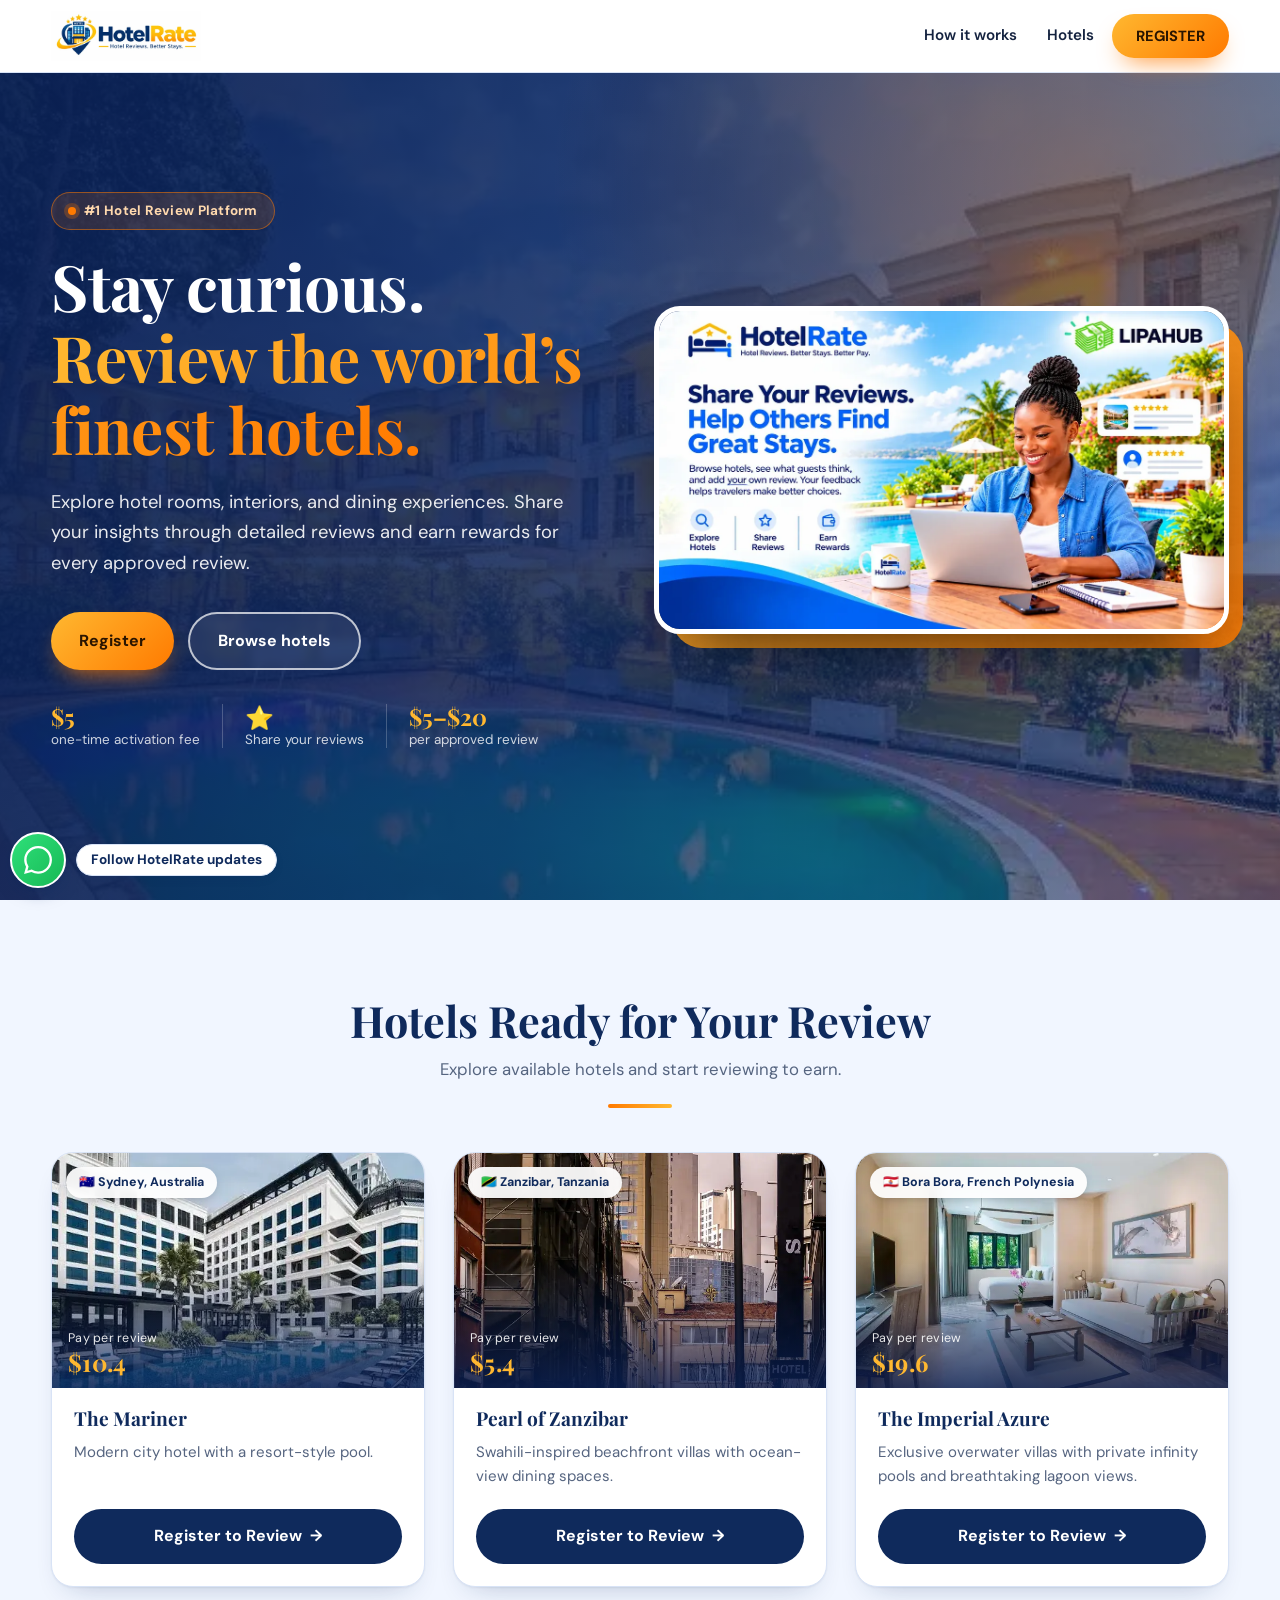
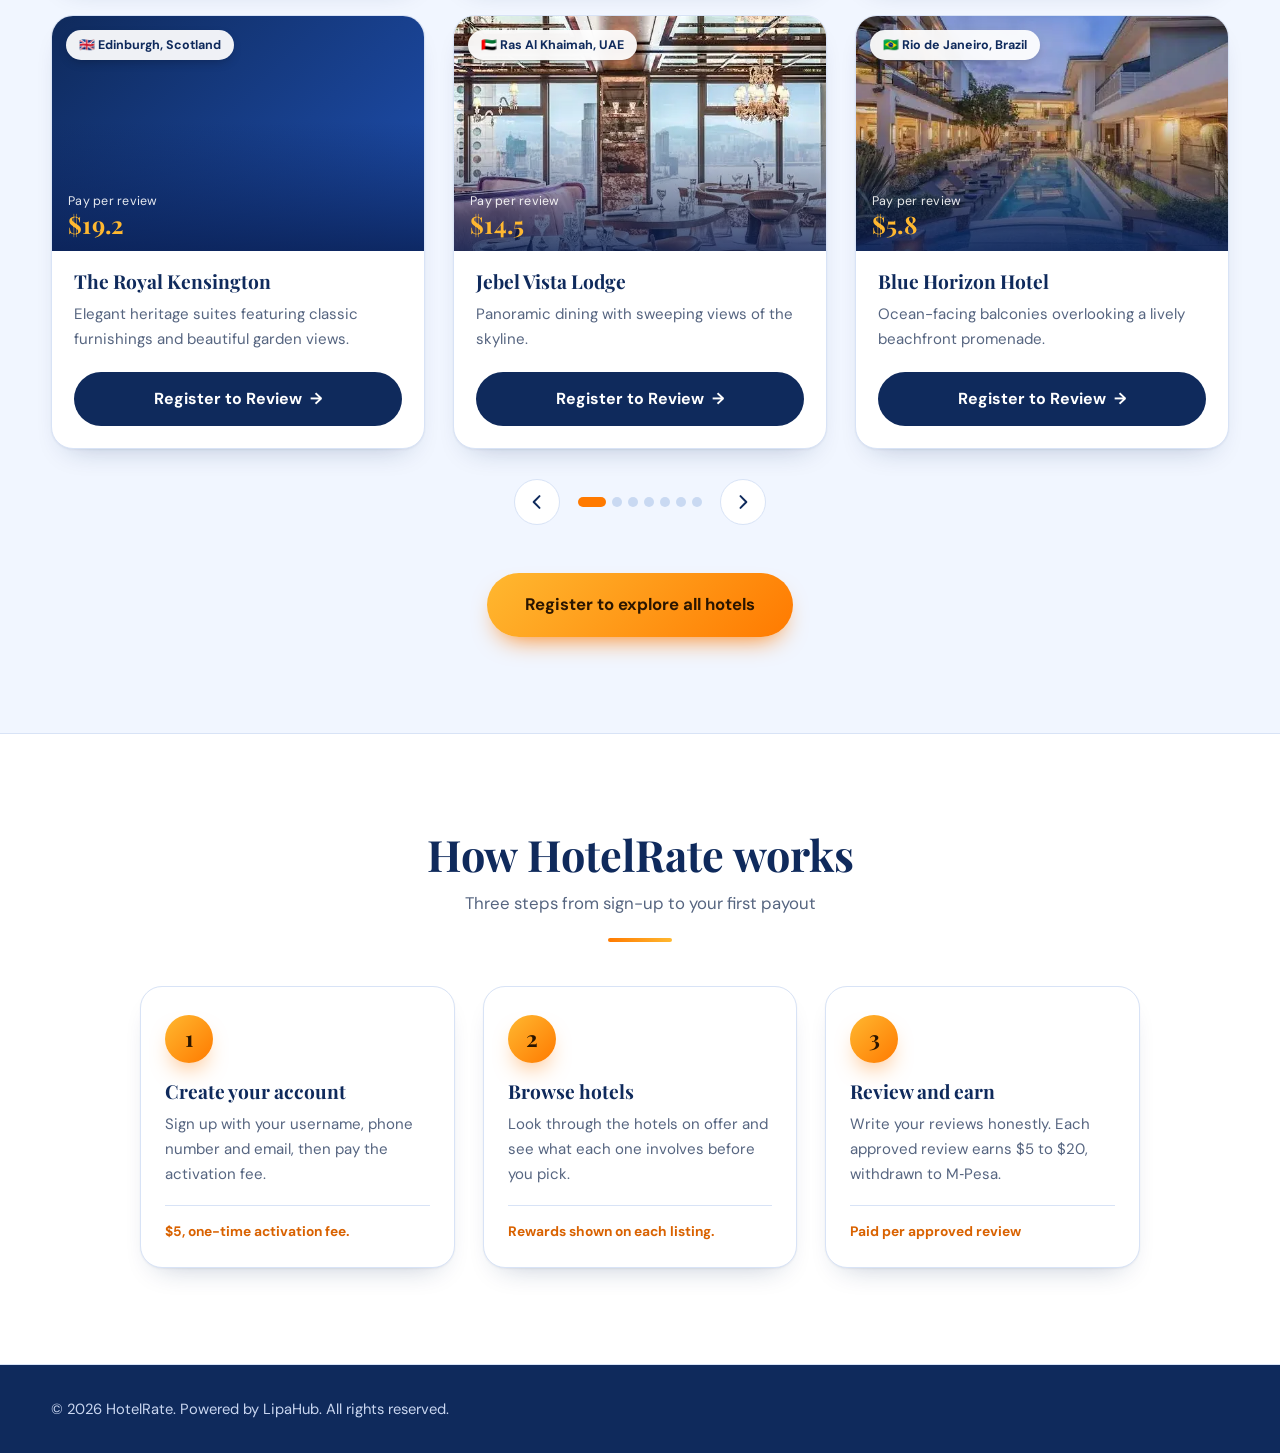
==== commit c07a9a23: "update website" ====
--- a/index.html
+++ b/index.html
@@ -4,7 +4,7 @@
 <meta charset="UTF-8">
 <meta name="viewport" content="width=device-width, initial-scale=1, viewport-fit=cover">
 <title>HotelRate | Review hotels and get paid per approved review</title>
-<meta name="description" content="HotelRate is a hotel ratings and reviews platform powered. Explore hotels, rate them, and share your feedback. Eligible members can earn commissions for submitting approved hotel reviews.">
+<meta name="description" content="HotelRate is a hotel ratings and reviews platform. Explore hotels, rate them, and share your feedback. Eligible members can earn commissions for submitting approved hotel reviews.">
 <meta name="theme-color" content="#0f2a5c">
 <link rel="icon" type="image/webp" href="assets/favicon-192.webp">
 <link rel="apple-touch-icon" href="assets/apple-touch-icon.png">
@@ -12,6 +12,7 @@
 <link rel="preconnect" href="https://fonts.gstatic.com" crossorigin>
 <script id="chatway" async="true" src="https://cdn.chatway.app/widget.js?id=70Qw8BX8MmsS"></script>
 <link href="https://fonts.googleapis.com/css2?family=DM+Sans:wght@400;500;600;700;800&family=Playfair+Display:wght@600;700&display=swap" rel="stylesheet">
+<link rel="preload" as="image" href="assets/hotelrate-hero-banner.webp" type="image/webp" fetchpriority="high">
 <link rel="stylesheet" href="css/styles.css">
 <link rel="manifest" href="manifest.json">
 </head>
@@ -48,7 +49,7 @@
         </ul>
       </div>
       <figure class="hero-art">
-        <img class="hero-img" src="assets/hotelrate-hero-banner.webp" alt="A smiling woman writing a hotel review on her laptop beside a pool, with the HotelRate and LipaHub logos" width="1672" height="941" fetchpriority="high">
+        <img class="hero-img" src="assets/hotelrate-hero-banner.webp" alt="A smiling woman writing a hotel review on her laptop beside a pool, with the HotelRate and LipaHub logos" width="1200" height="675" fetchpriority="high" decoding="async">
       </figure>
     </div>
   </section>
--- a/css/styles.css
+++ b/css/styles.css
@@ -127,11 +127,12 @@
 .install-slot{position:relative;display:flex}
 .install-slot:has(.install-btn[hidden]){display:none}
 
-.fab{pointer-events:auto;display:inline-flex;align-items:center;gap:8px;padding:0;margin:0;background:none;border:0;font:inherit;text-decoration:none;cursor:pointer;color:inherit;-webkit-tap-highlight-color:transparent;animation:fabIn .45s cubic-bezier(.2,.9,.3,1) both}
-.fab-icon{display:grid;place-items:center;flex:none;width:46px;height:46px;border-radius:50%;color:#fff;border:2px solid #fff;box-shadow:0 8px 18px -6px rgba(15,42,92,.55),0 2px 4px rgba(15,42,92,.15);transition:transform .2s,box-shadow .2s,filter .2s}
+.fab{pointer-events:auto;display:inline-flex;align-items:center;gap:10px;padding:0;margin:0;background:none;border:0;font:inherit;text-decoration:none;cursor:pointer;color:inherit;-webkit-tap-highlight-color:transparent;animation:fabIn .45s cubic-bezier(.2,.9,.3,1) both}
+.fab-icon svg{width:28px;height:28px}
+.fab-icon{display:grid;place-items:center;flex:none;width:56px;height:56px;border-radius:50%;color:#fff;border:2px solid #fff;box-shadow:0 8px 18px -6px rgba(15,42,92,.55),0 2px 4px rgba(15,42,92,.15);transition:transform .2s,box-shadow .2s,filter .2s}
 .fab-wa .fab-icon{background:linear-gradient(135deg,#2fe07a,#17b955)}
 .fab-install .fab-icon{background:linear-gradient(135deg,#2b5fd0,var(--navy-2))}
-.fab-label{padding:5px 11px;background:#fff;color:var(--navy);border:1px solid var(--line);border-radius:999px;font-size:.74rem;font-weight:700;line-height:1.2;white-space:nowrap;box-shadow:0 4px 12px -6px rgba(15,42,92,.45);transition:transform .2s,box-shadow .2s,max-width .35s ease,opacity .25s ease,padding .35s ease,border-width .35s ease;max-width:220px;overflow:hidden}
+.fab-label{padding:7px 14px;background:#fff;color:var(--navy);border:1px solid var(--line);border-radius:999px;font-size:.85rem;font-weight:700;line-height:1.2;white-space:nowrap;box-shadow:0 4px 12px -6px rgba(15,42,92,.45);transition:transform .2s,box-shadow .2s,max-width .35s ease,opacity .25s ease,padding .35s ease,border-width .35s ease;max-width:220px;overflow:hidden}
 .fab:hover .fab-icon{transform:translateY(-2px) scale(1.05);filter:brightness(1.06)}
 .fab:hover .fab-label{box-shadow:0 6px 14px -6px rgba(15,42,92,.55)}
 /* After a few seconds the captions fold away so only the circles remain; hover/focus brings them back */
@@ -151,8 +152,8 @@
   .terms li{flex-direction:row;align-items:baseline;gap:10px;padding:0;border-left:0}
   .faq details p{padding-right:0}
   .fab-stack{left:10px;bottom:calc(10px + env(safe-area-inset-bottom,0px));gap:8px}
-  .fab-icon{width:42px;height:42px}
-  .fab-label{font-size:.7rem;padding:4px 9px}
+  .fab-icon{width:50px;height:50px}
+  .fab-label{font-size:.78rem;padding:6px 12px}
   .rot{gap:12px}
 }
 @media(prefers-reduced-motion:reduce){.fab,.fab-icon,.fab-label{transition:none;animation:none}}
